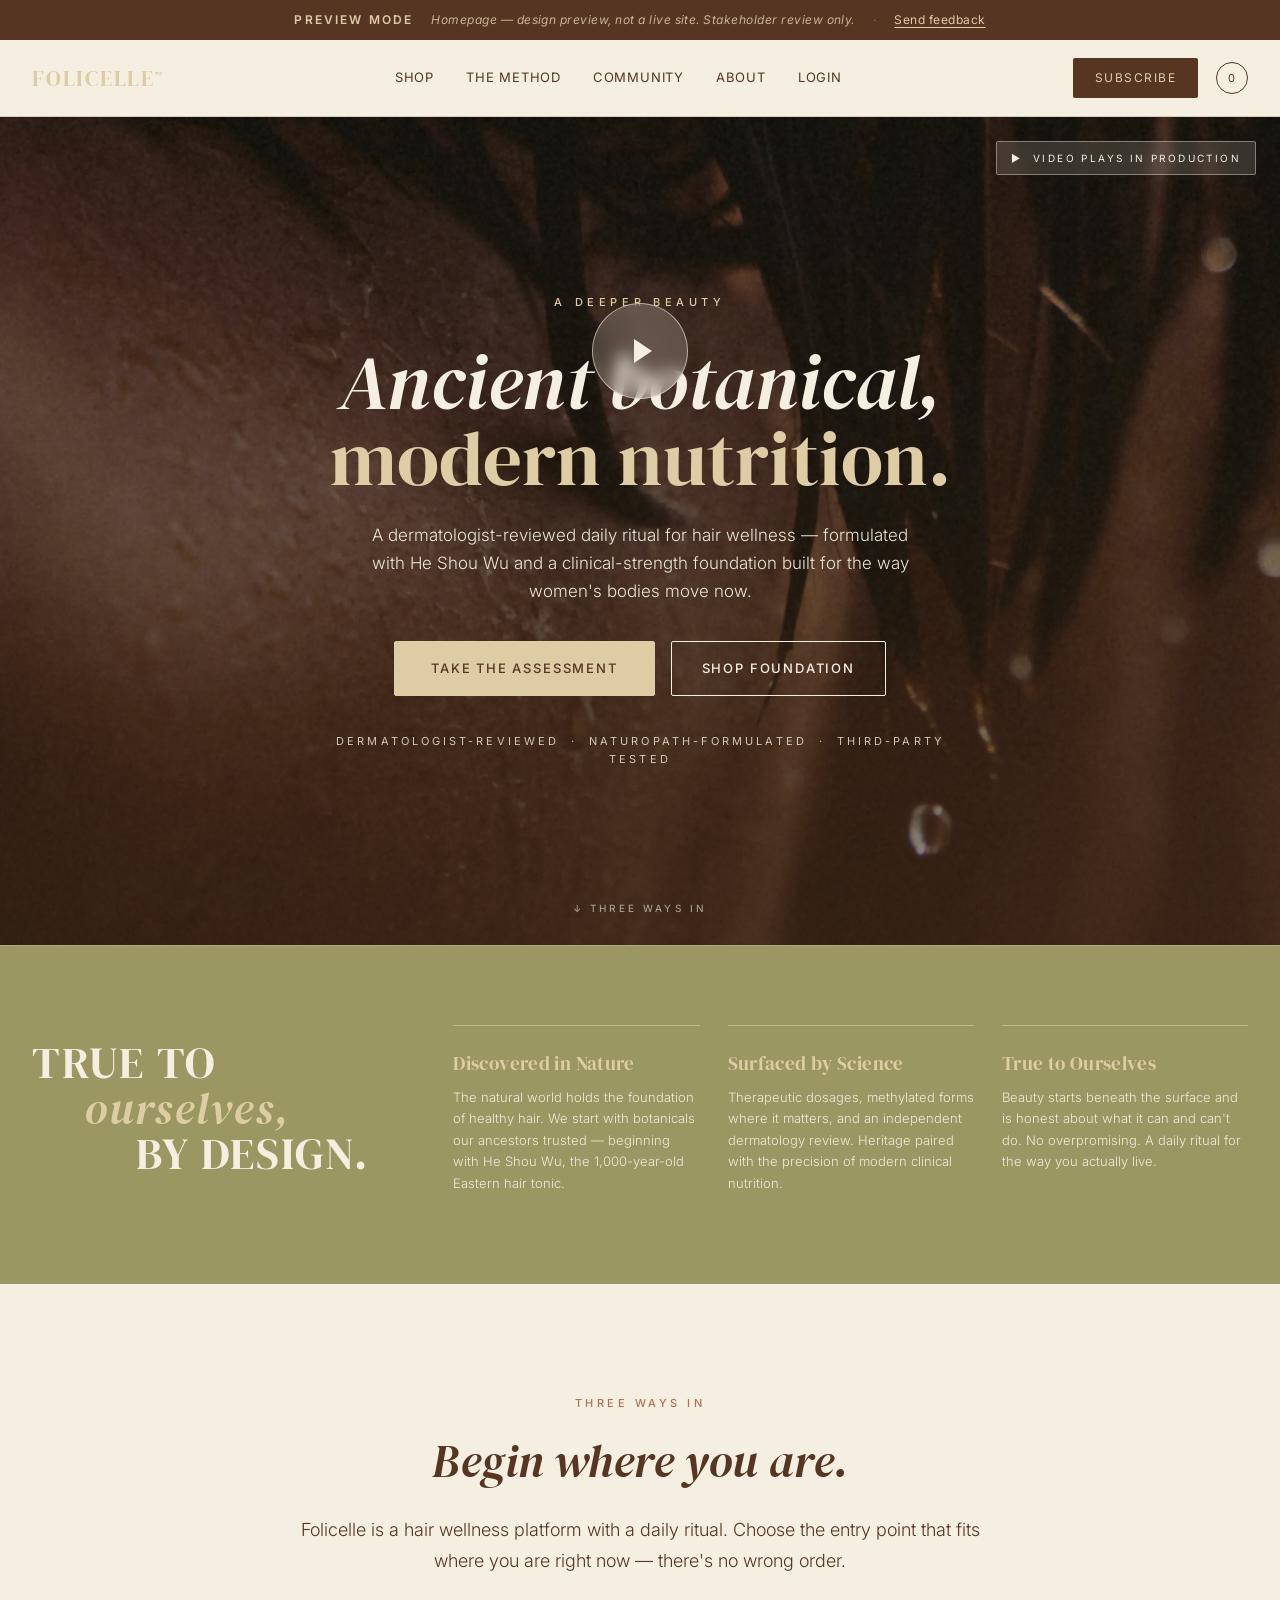
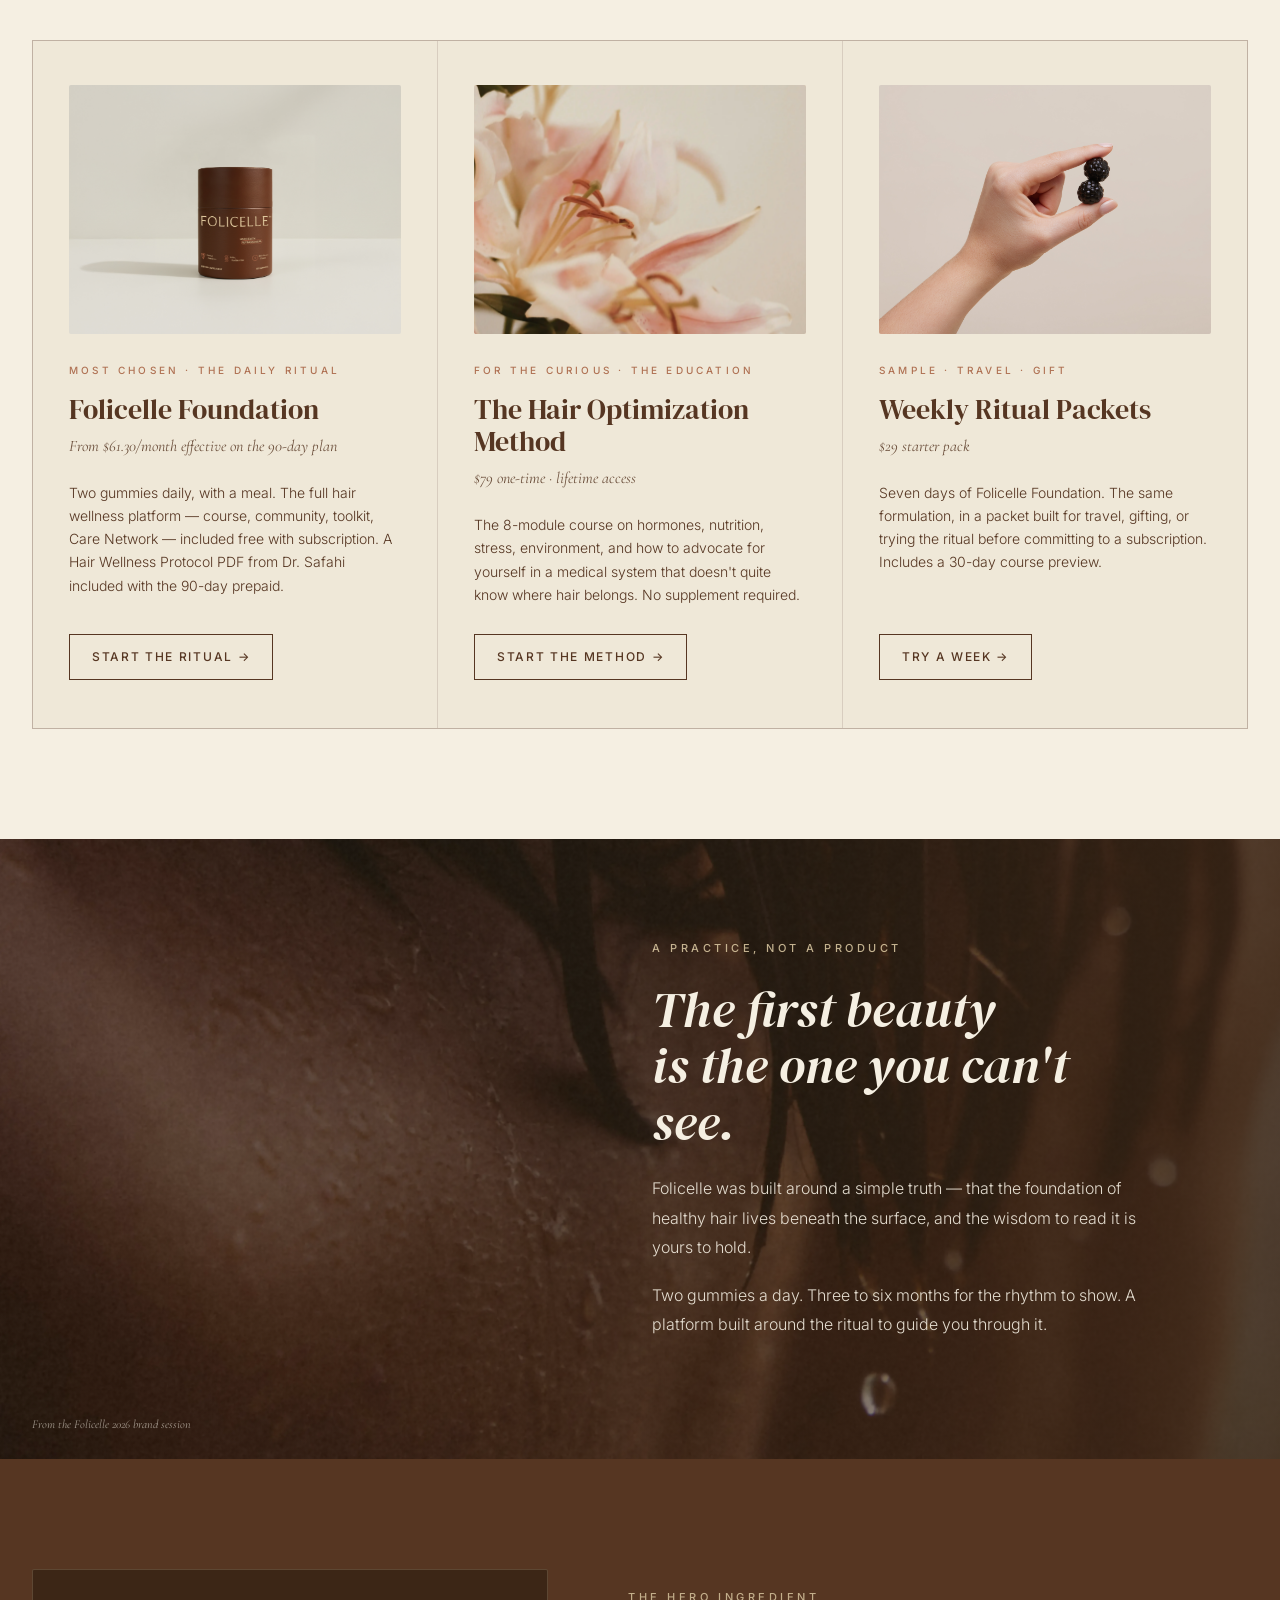
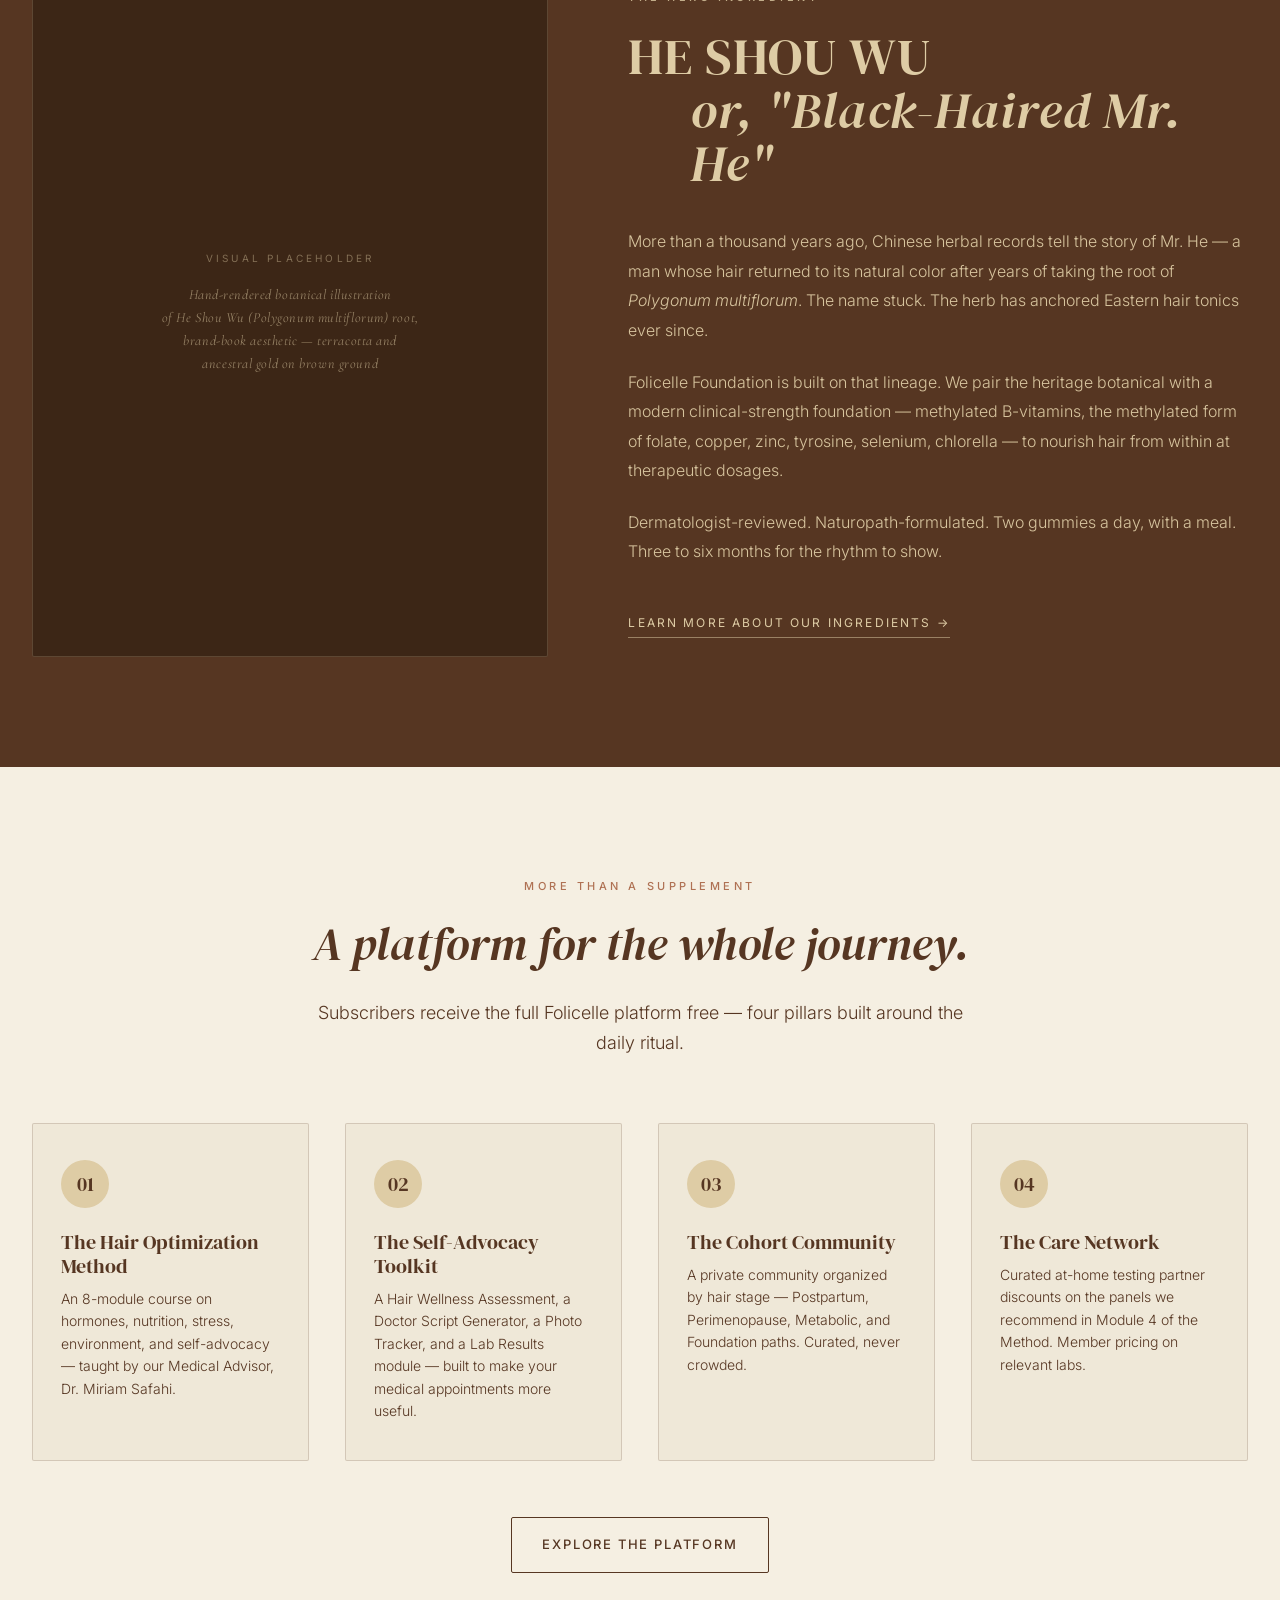
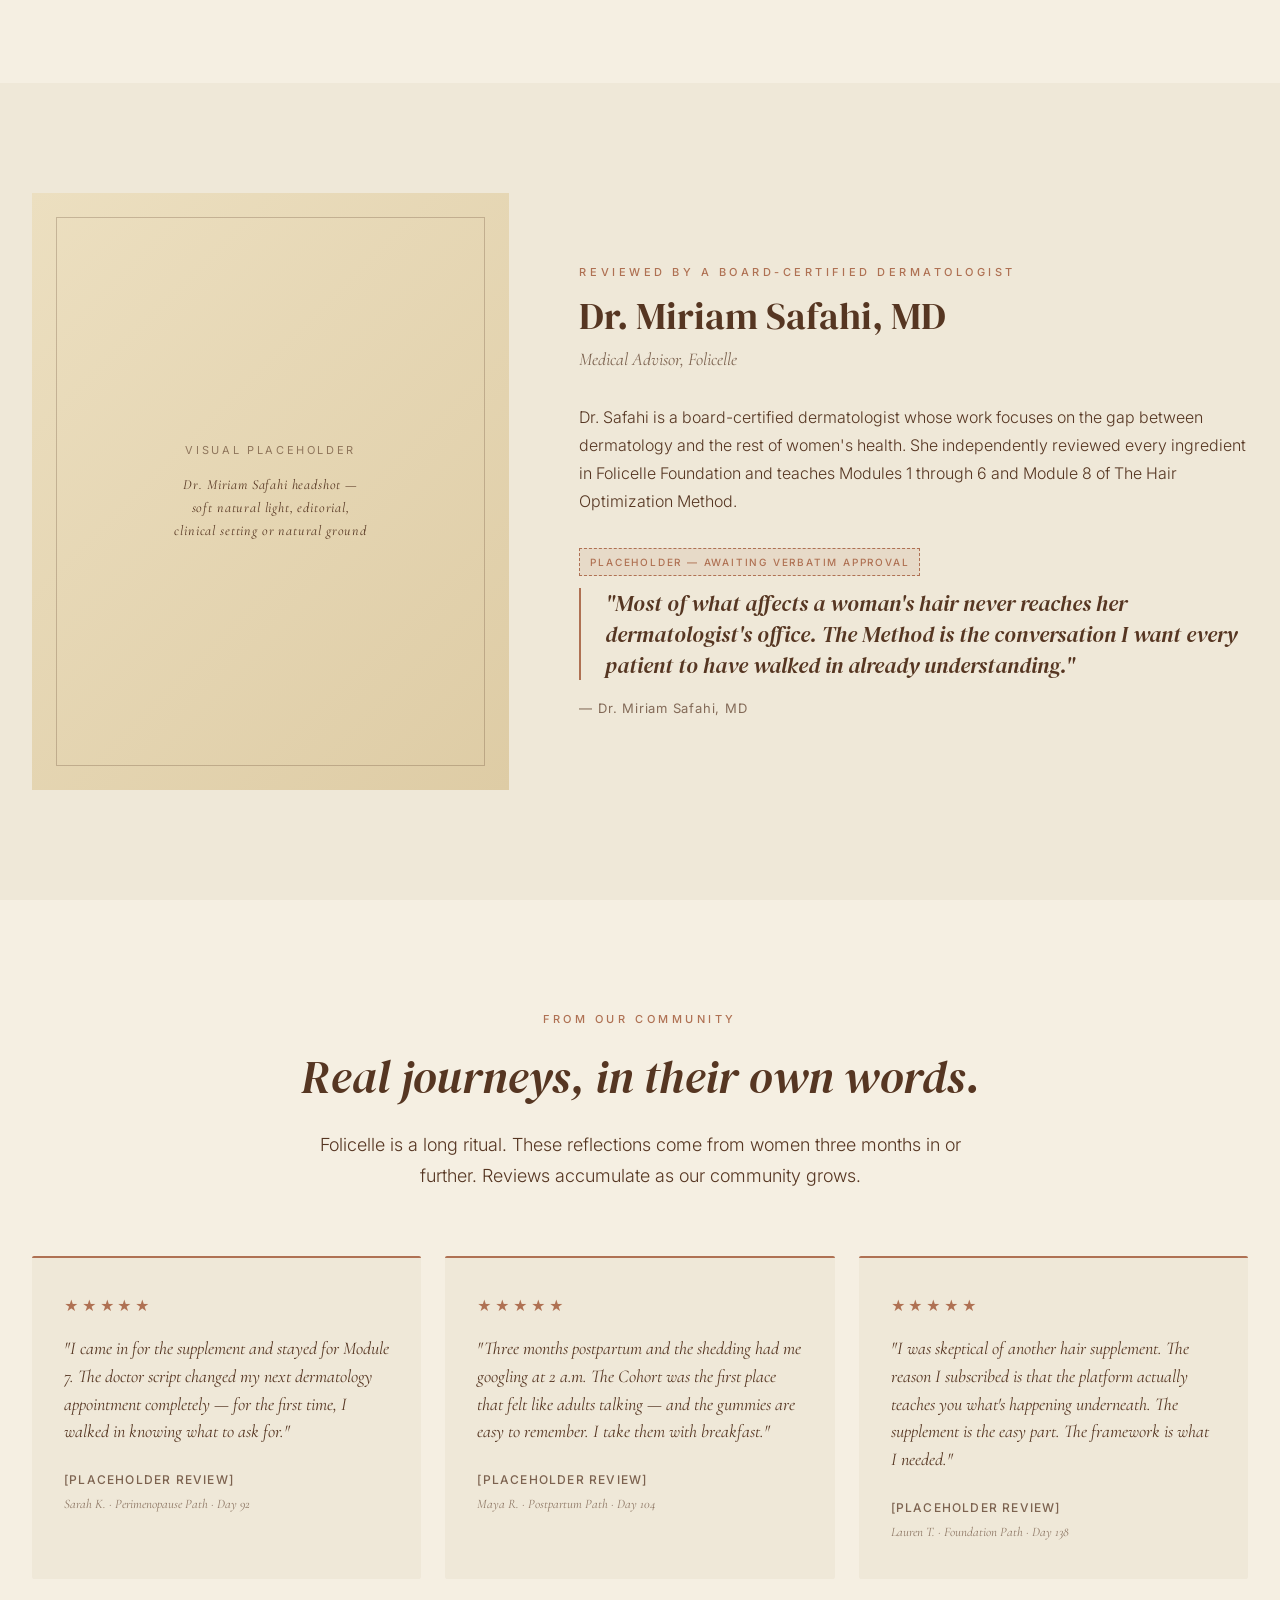
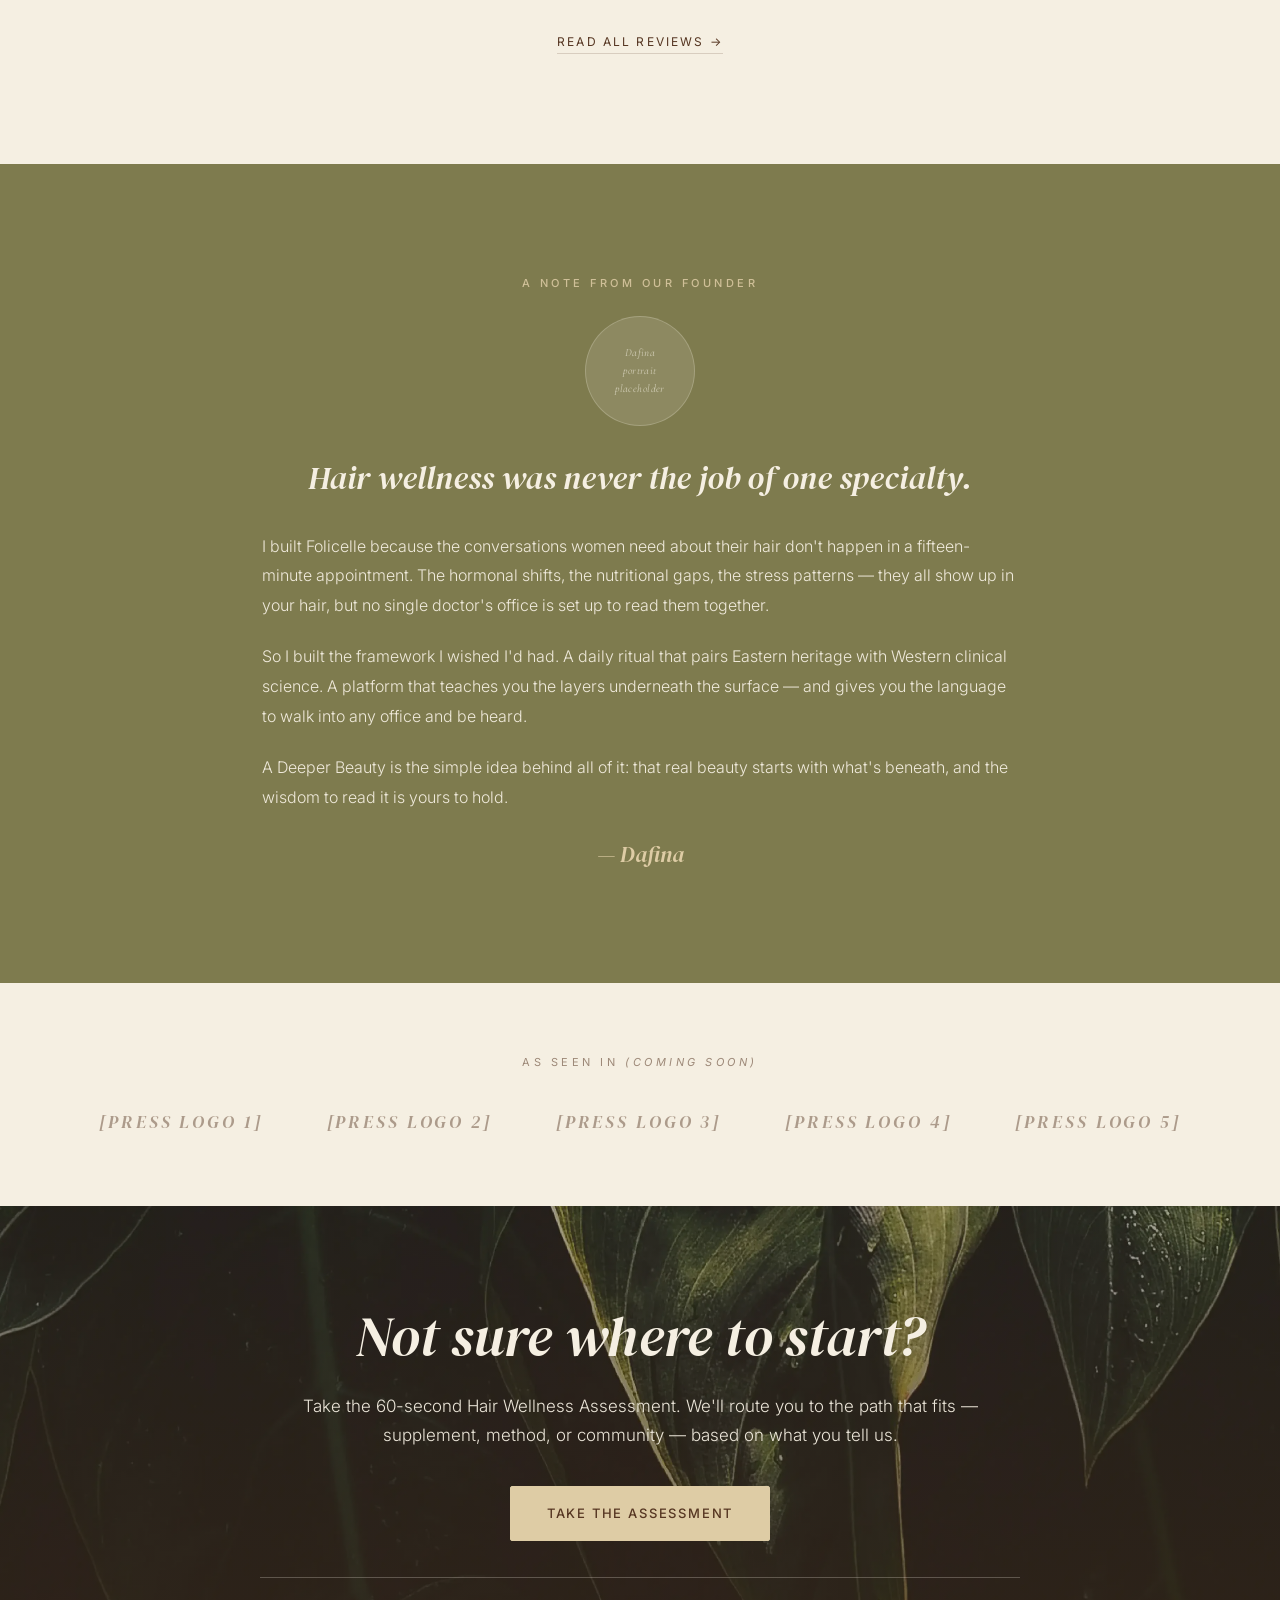
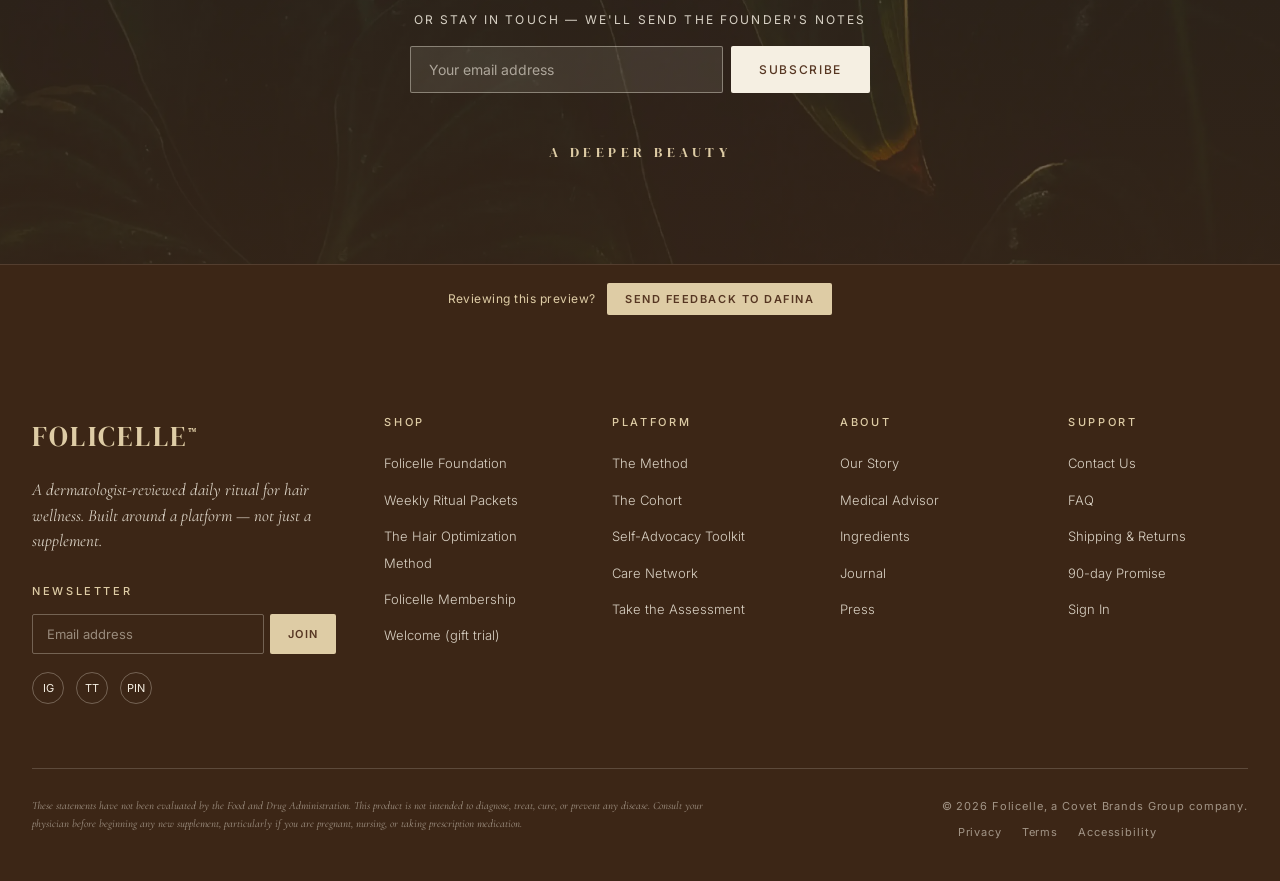
==== index.html @ 18eaa6ac "Initial commit — Folicelle design preview prototype - Homepage v2 (full-bleed hero + moss green band" ====
<!DOCTYPE html>
<html lang="en">
<head>
<meta charset="UTF-8">
<meta name="viewport" content="width=device-width, initial-scale=1.0">
<title>Folicelle — A Deeper Beauty</title>
<meta name="description" content="A dermatologist-reviewed daily hair wellness ritual, formulated with Eastern botanicals and Western clinical science.">
<link rel="preconnect" href="https://fonts.googleapis.com">
<link rel="preconnect" href="https://fonts.gstatic.com" crossorigin>
<link href="https://fonts.googleapis.com/css2?family=Cormorant+Garamond:ital,wght@0,300;0,400;0,500;0,600;1,300;1,400;1,500&family=DM+Serif+Display:ital@0;1&family=Inter:wght@300;400;500;600&display=swap" rel="stylesheet">
<style>
/* ============================================================
   FOLICELLE — HOMEPAGE V2
   v2 changes:
   - Hero: full-bleed background image + centered overlay text + video play button (mockup placeholder)
   - Moss Green brand-narrative band added between hero and pathways (early color presence)
   - Asian-model studio photography section integrated mid-page (after Three Pathways)
   - Otherwise design-system parity with v1 mockups
   ============================================================ */

:root {
  --brown: #563622;
  --terracotta: #AF7153;
  --ancestral-gold: #DECCA5;
  --moss-green: #9A9762;
  --moss-deep: #7E7B4E;
  --cream: #F5EFE2;
  --cream-soft: #EFE8D8;
  --gold-light: #ECDFC0;
  --brown-soft: #6B4530;
  --brown-deep: #3C2616;
  --line: rgba(86,54,34,0.18);
  --display: 'DM Serif Display', 'Canela', Georgia, serif;
  --serif: 'Cormorant Garamond', 'Canela', Georgia, serif;
  --sans: 'Inter', 'Apercu Pro', -apple-system, system-ui, sans-serif;
}

* { box-sizing: border-box; margin: 0; padding: 0; }
html { scroll-behavior: smooth; }
body {
  font-family: var(--sans);
  font-weight: 400;
  font-size: 16px;
  line-height: 1.65;
  color: var(--brown);
  background: var(--cream);
  -webkit-font-smoothing: antialiased;
}
img { max-width: 100%; height: auto; display: block; }
.container { max-width: 1280px; margin: 0 auto; padding: 0 32px; }
.container-narrow { max-width: 920px; margin: 0 auto; padding: 0 32px; }

.mockup-note {
  background: rgba(175,113,83,0.08);
  border-top: 1px dashed var(--terracotta);
  border-bottom: 1px dashed var(--terracotta);
  padding: 16px 32px;
  font-size: 12px;
  color: var(--terracotta);
  text-align: center;
  letter-spacing: 0.04em;
}
.mockup-note strong { font-weight: 600; }
.v-tag {
  display: inline-block;
  background: var(--terracotta);
  color: var(--cream);
  font-size: 10px;
  letter-spacing: 0.18em;
  text-transform: uppercase;
  padding: 2px 8px;
  margin-left: 6px;
  font-weight: 600;
  border-radius: 2px;
}

/* NAV */
.nav { position: sticky; top: 0; z-index: 100; background: var(--cream); border-bottom: 1px solid var(--line); padding: 18px 0; }
.nav-inner { display: flex; align-items: center; justify-content: space-between; max-width: 1280px; margin: 0 auto; padding: 0 32px; }
.nav-wordmark { font-family: var(--display); font-size: 22px; letter-spacing: 0.08em; color: var(--ancestral-gold); text-transform: uppercase; text-decoration: none; }
.nav-wordmark sup { font-size: 9px; vertical-align: super; }
.nav-links { display: flex; gap: 32px; }
.nav-links a { color: var(--brown); text-decoration: none; font-size: 13px; letter-spacing: 0.06em; text-transform: uppercase; }
.nav-links a:hover { color: var(--terracotta); }
.nav-right { display: flex; gap: 18px; align-items: center; }
.nav-cta { background: var(--brown); color: var(--ancestral-gold); padding: 10px 22px; border-radius: 2px; font-size: 12px; letter-spacing: 0.12em; text-transform: uppercase; text-decoration: none; }
.nav-cta:hover { background: var(--terracotta); }
.nav-cart { width: 32px; height: 32px; border: 1px solid var(--brown); border-radius: 50%; display: flex; align-items: center; justify-content: center; font-size: 11px; color: var(--brown); text-decoration: none; }
.nav-cart:hover { background: var(--brown); color: var(--ancestral-gold); }
@media (max-width: 880px) { .nav-links { display: none; } }

/* BUTTONS */
.btn-primary { background: var(--brown); color: var(--ancestral-gold); padding: 16px 36px; border-radius: 2px; font-size: 13px; letter-spacing: 0.14em; text-transform: uppercase; text-decoration: none; font-weight: 500; transition: all 0.25s; display: inline-block; border: 1px solid var(--brown); }
.btn-primary:hover { background: var(--terracotta); border-color: var(--terracotta); }
.btn-secondary { background: transparent; color: var(--brown); padding: 16px 30px; border-radius: 2px; font-size: 13px; letter-spacing: 0.14em; text-transform: uppercase; text-decoration: none; font-weight: 500; border: 1px solid var(--brown); transition: all 0.25s; display: inline-block; }
.btn-secondary:hover { background: var(--brown); color: var(--ancestral-gold); }

/* ============================================================
   HERO V2 — full-bleed background, centered overlay, video play button
   ============================================================ */
.hero-v2 {
  position: relative;
  min-height: 720px;
  height: 92vh;
  max-height: 880px;
  overflow: hidden;
  display: flex;
  align-items: center;
  justify-content: center;
  text-align: center;
}
.hero-bg {
  position: absolute; inset: 0; z-index: 0;
}
.hero-bg img, .hero-bg video {
  width: 100%; height: 100%;
  object-fit: cover;
  object-position: center 30%;
}
.hero-bg::after {
  content: "";
  position: absolute; inset: 0;
  background: linear-gradient(180deg,
    rgba(60,38,22,0.25) 0%,
    rgba(60,38,22,0.4) 50%,
    rgba(60,38,22,0.65) 100%
  );
}
.hero-video-tag {
  position: absolute;
  top: 24px;
  right: 24px;
  z-index: 5;
  background: rgba(245,239,226,0.15);
  border: 1px solid rgba(245,239,226,0.4);
  color: var(--cream);
  font-family: var(--sans);
  font-size: 10px;
  letter-spacing: 0.24em;
  text-transform: uppercase;
  padding: 8px 14px;
  border-radius: 2px;
  backdrop-filter: blur(6px);
}
.hero-play-btn {
  position: absolute;
  top: 50%;
  left: 50%;
  transform: translate(-50%, -50%);
  z-index: 5;
  width: 96px;
  height: 96px;
  border-radius: 50%;
  background: rgba(245,239,226,0.2);
  border: 1px solid rgba(245,239,226,0.6);
  color: var(--cream);
  display: flex;
  align-items: center;
  justify-content: center;
  cursor: pointer;
  backdrop-filter: blur(8px);
  transition: all 0.3s ease;
  margin-top: -180px;
}
.hero-play-btn:hover {
  background: rgba(222,204,165,0.3);
  border-color: var(--ancestral-gold);
  transform: translate(-50%, -50%) scale(1.05);
  margin-top: -180px;
}
.hero-play-btn::before {
  content: "";
  width: 0;
  height: 0;
  border-left: 18px solid var(--cream);
  border-top: 12px solid transparent;
  border-bottom: 12px solid transparent;
  margin-left: 6px;
}

.hero-overlay {
  position: relative;
  z-index: 4;
  max-width: 720px;
  padding: 0 32px;
  color: var(--cream);
}
.hero-fh {
  font-family: var(--sans);
  font-weight: 500;
  font-size: 11px;
  letter-spacing: 0.42em;
  text-transform: uppercase;
  color: var(--ancestral-gold);
  margin-bottom: 32px;
}
.hero-headline {
  font-family: var(--display);
  font-style: italic;
  font-size: clamp(44px, 6vw, 80px);
  line-height: 1.0;
  margin-bottom: 24px;
  font-weight: 400;
  color: var(--cream);
}
.hero-headline em { font-style: normal; color: var(--ancestral-gold); }

.hero-sub {
  font-size: 17px;
  line-height: 1.65;
  margin-bottom: 36px;
  font-weight: 300;
  max-width: 540px;
  margin-left: auto;
  margin-right: auto;
  color: var(--cream);
  opacity: 0.95;
}
.hero-ctas {
  display: flex; gap: 16px; align-items: center; justify-content: center;
  flex-wrap: wrap;
}
.hero-v2 .btn-primary {
  background: var(--ancestral-gold);
  color: var(--brown);
  border-color: var(--ancestral-gold);
}
.hero-v2 .btn-primary:hover { background: var(--terracotta); color: var(--cream); border-color: var(--terracotta); }
.hero-v2 .btn-secondary {
  color: var(--cream); border-color: var(--cream); background: transparent;
}
.hero-v2 .btn-secondary:hover { background: var(--cream); color: var(--brown); }

.hero-microline {
  margin-top: 36px;
  font-size: 11px;
  letter-spacing: 0.28em;
  text-transform: uppercase;
  color: var(--cream);
  opacity: 0.8;
}
.hero-microline span { margin: 0 12px; }

.hero-scroll-cue {
  position: absolute;
  bottom: 28px; left: 50%; transform: translateX(-50%);
  z-index: 4;
  font-family: var(--sans);
  font-size: 10px;
  letter-spacing: 0.32em;
  text-transform: uppercase;
  color: var(--cream);
  opacity: 0.65;
}

@media (max-width: 720px) {
  .hero-v2 { min-height: 600px; height: 85vh; }
  .hero-play-btn { width: 72px; height: 72px; margin-top: -160px; }
}

/* ============================================================
   MOSS GREEN BAND — brand narrative pillars (NEW EARLY POSITION)
   ============================================================ */
.moss-band {
  background: var(--moss-green);
  color: var(--cream);
  padding: 80px 0 90px;
  position: relative;
}
.moss-band::before {
  content: "";
  position: absolute;
  top: 0; left: 0; right: 0; height: 1px;
  background: rgba(245,239,226,0.2);
}
.moss-band-grid {
  display: grid;
  grid-template-columns: 1fr 2.2fr;
  gap: 60px;
  align-items: center;
}
.moss-band-fh {
  font-family: var(--display);
  font-size: clamp(28px, 3.4vw, 44px);
  line-height: 1.05;
  letter-spacing: 0.04em;
  text-transform: uppercase;
  color: var(--cream);
  font-weight: 400;
}
.moss-band-fh span { display: block; }
.moss-band-fh span:nth-child(2) { padding-left: 1.2em; font-style: italic; text-transform: none; color: var(--ancestral-gold); }
.moss-band-fh span:nth-child(3) { padding-left: 2.4em; }

.moss-band-pillars {
  display: grid;
  grid-template-columns: repeat(3, 1fr);
  gap: 28px;
}
.moss-pillar {
  border-top: 1px solid rgba(245,239,226,0.35);
  padding-top: 22px;
}
.moss-pillar h4 {
  font-family: var(--display);
  font-size: 19px;
  color: var(--ancestral-gold);
  margin-bottom: 8px;
  font-weight: 400;
  letter-spacing: 0.02em;
}
.moss-pillar p {
  font-size: 13px;
  line-height: 1.65;
  color: var(--cream);
  opacity: 0.95;
  font-weight: 300;
}
@media (max-width: 980px) {
  .moss-band-grid { grid-template-columns: 1fr; gap: 32px; }
}
@media (max-width: 700px) {
  .moss-band-pillars { grid-template-columns: 1fr; gap: 22px; }
}

/* SECTIONS — shared */
section.standard { padding: 110px 0; position: relative; }
section.standard.tight { padding: 80px 0; }
.section-eyebrow { font-family: var(--sans); font-size: 11px; letter-spacing: 0.32em; text-transform: uppercase; color: var(--terracotta); font-weight: 500; margin-bottom: 24px; }
.section-title { font-family: var(--display); font-weight: 400; font-size: clamp(30px, 3.6vw, 48px); line-height: 1.1; color: var(--brown); margin-bottom: 28px; }
.section-title.italic { font-style: italic; }
.section-lead { font-size: 18px; line-height: 1.7; color: var(--brown); font-weight: 300; max-width: 680px; margin-bottom: 48px; }

/* THREE PATHWAYS */
.pathways { background: var(--cream); }
.pathways-header { text-align: center; margin-bottom: 64px; }
.pathways-header .section-lead { margin: 0 auto; }
.pathways-grid {
  display: grid;
  grid-template-columns: repeat(3, 1fr);
  gap: 1px;
  background: var(--line);
  border: 1px solid var(--line);
}
.pathway {
  background: var(--cream-soft);
  padding: 44px 36px 48px;
  display: flex; flex-direction: column;
  position: relative;
  transition: background 0.3s ease;
}
.pathway:hover { background: var(--gold-light); }
.pathway-image {
  aspect-ratio: 4/3;
  margin-bottom: 28px;
  border-radius: 2px;
  overflow: hidden;
  background: var(--gold-light);
}
.pathway-image img { width: 100%; height: 100%; object-fit: cover; }
.pathway-eyebrow {
  font-family: var(--sans);
  font-size: 10px;
  letter-spacing: 0.32em;
  text-transform: uppercase;
  color: var(--terracotta);
  margin-bottom: 14px;
  font-weight: 500;
}
.pathway-name { font-family: var(--display); font-size: 28px; line-height: 1.15; color: var(--brown); margin-bottom: 8px; font-weight: 400; }
.pathway-price { font-family: var(--serif); font-style: italic; font-size: 16px; color: var(--brown); opacity: 0.85; margin-bottom: 22px; }
.pathway-body { font-size: 14px; line-height: 1.65; color: var(--brown); font-weight: 300; margin-bottom: 28px; flex-grow: 1; }
.pathway-cta { display: inline-block; font-size: 12px; letter-spacing: 0.14em; text-transform: uppercase; text-decoration: none; padding: 12px 22px; border: 1px solid var(--brown); color: var(--brown); font-weight: 500; align-self: flex-start; transition: all 0.25s; }
.pathway-cta:hover { background: var(--brown); color: var(--ancestral-gold); }
@media (max-width: 1000px) { .pathways-grid { grid-template-columns: 1fr; } }

/* ============================================================
   ASIAN MODEL EDITORIAL SECTION (NEW)
   ============================================================ */
.editorial-band {
  position: relative;
  min-height: 620px;
  display: flex;
  align-items: center;
  justify-content: flex-end;
  background: var(--brown-deep);
  overflow: hidden;
}
.editorial-bg {
  position: absolute; inset: 0; z-index: 0;
}
.editorial-bg img {
  width: 100%; height: 100%;
  object-fit: cover;
  object-position: 30% center;
}
.editorial-bg::after {
  content: "";
  position: absolute; inset: 0;
  background: linear-gradient(90deg,
    rgba(60,38,22,0.3) 0%,
    rgba(60,38,22,0.55) 60%,
    rgba(60,38,22,0.85) 100%
  );
}
.editorial-content {
  position: relative;
  z-index: 2;
  color: var(--cream);
  max-width: 580px;
  padding: 100px 64px 100px 32px;
  margin-right: 80px;
}
.editorial-content .section-eyebrow {
  color: var(--ancestral-gold);
  opacity: 0.85;
}
.editorial-content h2 {
  font-family: var(--display);
  font-style: italic;
  font-size: clamp(32px, 4vw, 52px);
  line-height: 1.1;
  margin-bottom: 24px;
  font-weight: 400;
  color: var(--cream);
}
.editorial-content p {
  font-size: 16px;
  line-height: 1.85;
  color: var(--cream);
  opacity: 0.9;
  font-weight: 300;
  margin-bottom: 18px;
}
.editorial-tag {
  position: absolute;
  bottom: 24px; left: 32px;
  z-index: 3;
  font-family: var(--serif);
  font-style: italic;
  font-size: 12px;
  color: var(--cream);
  opacity: 0.6;
}
@media (max-width: 980px) {
  .editorial-band { min-height: 540px; align-items: flex-end; justify-content: flex-start; }
  .editorial-content { padding: 60px 32px; margin-right: 0; }
}

/* HE SHOU WU */
.heshou { background: var(--brown); color: var(--ancestral-gold); position: relative; overflow: hidden; }
.heshou .section-eyebrow { color: var(--ancestral-gold); opacity: 0.8; }
.heshou-grid { display: grid; grid-template-columns: 1fr 1.2fr; gap: 80px; align-items: center; }
.heshou-image { aspect-ratio: 3/4; border-radius: 2px; overflow: hidden; background: var(--brown-deep); position: relative; display: flex; align-items: center; justify-content: center; border: 1px solid rgba(222,204,165,0.2); }
.heshou-placeholder { font-family: var(--serif); font-style: italic; font-size: 14px; color: var(--ancestral-gold); opacity: 0.55; text-align: center; padding: 40px; letter-spacing: 0.04em; }
.heshou-placeholder .ph-tag { display: block; font-style: normal; font-family: var(--sans); font-size: 10px; letter-spacing: 0.32em; text-transform: uppercase; margin-bottom: 16px; opacity: 0.8; }
.heshou-fh-large { font-family: var(--display); font-size: clamp(32px, 4vw, 56px); line-height: 1.05; color: var(--ancestral-gold); margin-bottom: 36px; letter-spacing: 0.02em; text-transform: uppercase; font-weight: 400; }
.heshou-fh-large span { display: block; }
.heshou-fh-large span:nth-child(2) { margin-left: 1.2em; font-style: italic; text-transform: none; }
.heshou-body { font-size: 16px; line-height: 1.85; margin-bottom: 22px; color: var(--ancestral-gold); opacity: 0.95; font-weight: 300; }
.heshou-link { font-size: 12px; letter-spacing: 0.18em; text-transform: uppercase; color: var(--ancestral-gold); text-decoration: none; border-bottom: 1px solid rgba(222,204,165,0.5); padding-bottom: 4px; display: inline-block; margin-top: 24px; }
.heshou-link:hover { color: var(--terracotta); border-color: var(--terracotta); }
@media (max-width: 920px) { .heshou-grid { grid-template-columns: 1fr; gap: 50px; } }

/* PLATFORM */
.platform { background: var(--cream); }
.platform-header { text-align: center; margin-bottom: 64px; }
.platform-header .section-lead { margin: 0 auto; }
.platform-grid { display: grid; grid-template-columns: repeat(4, 1fr); gap: 36px; }
.pillar { background: var(--cream-soft); padding: 36px 28px 38px; border: 1px solid var(--line); border-radius: 2px; transition: all 0.3s; }
.pillar:hover { background: var(--gold-light); transform: translateY(-2px); }
.pillar-icon { width: 48px; height: 48px; margin-bottom: 22px; display: flex; align-items: center; justify-content: center; background: var(--ancestral-gold); border-radius: 50%; font-family: var(--display); color: var(--brown); font-size: 20px; }
.pillar-name { font-family: var(--display); font-size: 20px; line-height: 1.2; color: var(--brown); margin-bottom: 10px; font-weight: 400; }
.pillar-body { font-size: 14px; line-height: 1.6; color: var(--brown); font-weight: 300; }
.platform-cta-row { text-align: center; margin-top: 56px; }
@media (max-width: 1000px) { .platform-grid { grid-template-columns: repeat(2, 1fr); } }
@media (max-width: 600px) { .platform-grid { grid-template-columns: 1fr; } }

/* SAFAHI */
.safahi { background: var(--cream-soft); }
.safahi-grid { display: grid; grid-template-columns: 1fr 1.4fr; gap: 70px; align-items: center; }
.safahi-portrait { background: linear-gradient(135deg, var(--gold-light), var(--ancestral-gold)); aspect-ratio: 4/5; display: flex; align-items: center; justify-content: center; text-align: center; padding: 40px; position: relative; }
.safahi-portrait::before { content: ""; position: absolute; inset: 24px; border: 1px solid rgba(86,54,34,0.25); }
.safahi-portrait div { font-family: var(--serif); font-style: italic; font-size: 14px; color: var(--brown); letter-spacing: 0.06em; }
.safahi-portrait .ph-tag { display: block; font-family: var(--sans); font-style: normal; text-transform: uppercase; font-size: 11px; letter-spacing: 0.24em; margin-bottom: 14px; opacity: 0.6; }
.safahi-credential { font-family: var(--sans); font-size: 11px; letter-spacing: 0.32em; text-transform: uppercase; color: var(--terracotta); margin-bottom: 14px; font-weight: 500; }
.safahi-name { font-family: var(--display); font-size: clamp(28px, 3vw, 40px); line-height: 1.1; color: var(--brown); margin-bottom: 8px; font-weight: 400; }
.safahi-title { font-family: var(--serif); font-style: italic; font-size: 18px; color: var(--brown); opacity: 0.75; margin-bottom: 28px; }
.safahi-body { font-size: 16px; line-height: 1.75; color: var(--brown); font-weight: 300; margin-bottom: 32px; }
.placeholder-flag { display: inline-block; background: rgba(175,113,83,0.12); color: var(--terracotta); font-family: var(--sans); font-size: 10px; letter-spacing: 0.18em; text-transform: uppercase; padding: 5px 10px; font-weight: 500; margin-bottom: 12px; border: 1px dashed var(--terracotta); }
.safahi-quote { font-family: var(--display); font-style: italic; font-size: 22px; line-height: 1.4; color: var(--brown); border-left: 2px solid var(--terracotta); padding-left: 24px; margin-bottom: 18px; font-weight: 400; }
.safahi-attribution { font-size: 13px; letter-spacing: 0.06em; color: var(--brown); opacity: 0.7; }
@media (max-width: 920px) { .safahi-grid { grid-template-columns: 1fr; gap: 40px; } }

/* CUSTOMER STORIES */
.stories { background: var(--cream); }
.stories-header { text-align: center; margin-bottom: 64px; }
.stories-header .section-lead { margin: 0 auto; }
.stories-grid { display: grid; grid-template-columns: repeat(3, 1fr); gap: 24px; }
.story-card { background: var(--cream-soft); padding: 36px 32px; border-top: 2px solid var(--terracotta); border-radius: 2px; }
.story-stars { color: var(--terracotta); letter-spacing: 0.2em; font-size: 14px; margin-bottom: 18px; }
.story-body { font-family: var(--serif); font-size: 18px; line-height: 1.55; color: var(--brown); margin-bottom: 24px; font-style: italic; font-weight: 400; }
.story-attribution { font-size: 12px; letter-spacing: 0.1em; text-transform: uppercase; color: var(--brown); opacity: 0.75; font-weight: 500; }
.story-attribution span { display: block; font-style: italic; font-family: var(--serif); font-size: 13px; text-transform: none; letter-spacing: 0; opacity: 0.85; margin-top: 4px; font-weight: 400; }
.stories-link-row { text-align: center; margin-top: 48px; }
.stories-link { font-size: 12px; letter-spacing: 0.18em; text-transform: uppercase; color: var(--brown); text-decoration: none; border-bottom: 1px solid var(--line); padding-bottom: 4px; }
.stories-link:hover { color: var(--terracotta); border-color: var(--terracotta); }
@media (max-width: 900px) { .stories-grid { grid-template-columns: 1fr; } }

/* FOUNDER */
.founder { background: var(--moss-deep); color: var(--cream); }
.founder-inner { max-width: 820px; margin: 0 auto; padding: 0 32px; text-align: center; }
.founder .section-eyebrow { color: var(--ancestral-gold); opacity: 0.85; }
.founder-portrait { width: 110px; height: 110px; background: rgba(245,239,226,0.18); border: 1px solid rgba(245,239,226,0.35); border-radius: 50%; margin: 0 auto 32px; display: flex; align-items: center; justify-content: center; font-family: var(--serif); font-style: italic; font-size: 11px; color: var(--cream); opacity: 0.7; letter-spacing: 0.04em; text-align: center; }
.founder-quote { font-family: var(--display); font-style: italic; font-size: clamp(22px, 2.6vw, 32px); line-height: 1.3; color: var(--cream); margin-bottom: 32px; font-weight: 400; }
.founder-body { font-size: 16px; line-height: 1.85; color: var(--cream); margin-bottom: 22px; text-align: left; font-weight: 300; opacity: 0.95; }
.founder-sig { font-family: var(--display); font-style: italic; font-size: 22px; color: var(--ancestral-gold); margin-top: 24px; }

/* PRESS */
.press { background: var(--cream); padding: 70px 0; text-align: center; }
.press-eyebrow { font-family: var(--sans); font-size: 11px; letter-spacing: 0.32em; text-transform: uppercase; color: var(--brown); opacity: 0.55; margin-bottom: 36px; }
.press-row { display: flex; justify-content: center; align-items: center; gap: 64px; flex-wrap: wrap; }
.press-logo { font-family: var(--display); font-size: 18px; letter-spacing: 0.16em; text-transform: uppercase; color: var(--brown); opacity: 0.45; font-style: italic; }

/* FINAL CTA */
.final { position: relative; min-height: 540px; display: flex; align-items: center; justify-content: center; text-align: center; overflow: hidden; padding: 100px 32px; }
.final-bg { position: absolute; inset: 0; z-index: 0; }
.final-bg img { width: 100%; height: 100%; object-fit: cover; }
.final-bg::after { content: ""; position: absolute; inset: 0; background: linear-gradient(180deg, rgba(60,38,22,0.4) 0%, rgba(60,38,22,0.75) 100%); }
.final-content { position: relative; z-index: 2; color: var(--cream); max-width: 760px; }
.final h2 { font-family: var(--display); font-style: italic; font-size: clamp(32px, 4.5vw, 56px); line-height: 1.1; margin-bottom: 24px; color: var(--cream); font-weight: 400; }
.final p { font-size: 17px; line-height: 1.7; margin-bottom: 36px; color: var(--cream); font-weight: 300; opacity: 0.95; }
.final .btn-primary { background: var(--ancestral-gold); color: var(--brown); border-color: var(--ancestral-gold); }
.final .btn-primary:hover { background: var(--terracotta); color: var(--cream); border-color: var(--terracotta); }
.final-email-row { margin-top: 36px; padding-top: 32px; border-top: 1px solid rgba(245,239,226,0.25); }
.final-email-label { font-size: 12px; letter-spacing: 0.18em; text-transform: uppercase; color: var(--cream); opacity: 0.85; margin-bottom: 16px; }
.final-email-form { display: flex; gap: 8px; max-width: 460px; margin: 0 auto; flex-wrap: wrap; justify-content: center; }
.final-email-form input { flex: 1; min-width: 220px; padding: 14px 18px; background: rgba(245,239,226,0.1); border: 1px solid rgba(245,239,226,0.4); color: var(--cream); font-family: var(--sans); font-size: 14px; border-radius: 2px; }
.final-email-form input::placeholder { color: rgba(245,239,226,0.6); }
.final-email-form button { padding: 14px 28px; background: var(--cream); color: var(--brown); border: none; font-family: var(--sans); font-size: 12px; letter-spacing: 0.14em; text-transform: uppercase; font-weight: 500; cursor: pointer; border-radius: 2px; }
.final-footer { margin-top: 48px; font-family: var(--display); font-size: 14px; letter-spacing: 0.32em; text-transform: uppercase; color: var(--ancestral-gold); }

/* FOOTER */
.footer { background: var(--brown-deep); color: var(--cream); padding: 80px 0 40px; }
.footer-grid { display: grid; grid-template-columns: 1.6fr repeat(4, 1fr); gap: 48px; margin-bottom: 64px; }
.footer-brand-block { max-width: 360px; }
.footer-wordmark { font-family: var(--display); font-size: 28px; letter-spacing: 0.08em; color: var(--ancestral-gold); text-transform: uppercase; margin-bottom: 18px; display: block; text-decoration: none; }
.footer-wordmark sup { font-size: 11px; vertical-align: super; }
.footer-tagline { font-family: var(--serif); font-style: italic; font-size: 17px; color: var(--cream); opacity: 0.85; margin-bottom: 28px; line-height: 1.5; }
.footer-newsletter { font-family: var(--sans); font-size: 11px; letter-spacing: 0.24em; text-transform: uppercase; color: var(--ancestral-gold); margin-bottom: 14px; font-weight: 500; }
.footer-newsletter-form { display: flex; gap: 6px; max-width: 320px; }
.footer-newsletter-form input { flex: 1; padding: 11px 14px; background: transparent; border: 1px solid rgba(245,239,226,0.3); color: var(--cream); font-family: var(--sans); font-size: 13px; border-radius: 2px; }
.footer-newsletter-form input::placeholder { color: rgba(245,239,226,0.5); }
.footer-newsletter-form button { padding: 11px 18px; background: var(--ancestral-gold); color: var(--brown); border: none; font-family: var(--sans); font-size: 11px; letter-spacing: 0.12em; text-transform: uppercase; font-weight: 600; cursor: pointer; border-radius: 2px; }
.footer-col-title { font-family: var(--sans); font-size: 11px; letter-spacing: 0.24em; text-transform: uppercase; color: var(--ancestral-gold); margin-bottom: 18px; font-weight: 500; }
.footer-col ul { list-style: none; }
.footer-col li { margin-bottom: 10px; }
.footer-col a { color: var(--cream); font-size: 13px; text-decoration: none; font-weight: 300; opacity: 0.85; }
.footer-col a:hover { opacity: 1; color: var(--ancestral-gold); }
.footer-bottom { border-top: 1px solid rgba(245,239,226,0.18); padding-top: 28px; display: flex; flex-wrap: wrap; gap: 24px; justify-content: space-between; align-items: flex-start; }
.footer-disclaimer { font-family: var(--serif); font-style: italic; font-size: 11px; line-height: 1.6; color: var(--cream); opacity: 0.55; max-width: 700px; }
.footer-meta { font-family: var(--sans); font-size: 11px; letter-spacing: 0.08em; color: var(--cream); opacity: 0.55; }
.footer-meta a { color: var(--cream); text-decoration: none; margin-left: 16px; }
.footer-social { display: flex; gap: 12px; margin-top: 18px; }
.footer-social a { width: 32px; height: 32px; border: 1px solid rgba(245,239,226,0.3); border-radius: 50%; display: flex; align-items: center; justify-content: center; color: var(--cream); text-decoration: none; font-size: 11px; }
.footer-social a:hover { background: var(--ancestral-gold); color: var(--brown); border-color: var(--ancestral-gold); }
@media (max-width: 1000px) { .footer-grid { grid-template-columns: 1fr 1fr; gap: 40px; } }
@media (max-width: 600px) { .footer-grid { grid-template-columns: 1fr; } .footer-bottom { flex-direction: column; } }
</style>
<link rel="stylesheet" href="css/prototype.css">
</head>
<body>

<div class="preview-banner">
  <strong>Preview Mode</strong>
  <em>Homepage — design preview, not a live site. Stakeholder review only.</em>
  <span class="pb-divider">·</span>
  <a href="mailto:dafina@covetandmane.com?subject=Folicelle%20Preview%20Feedback&body=Page%3A%20Homepage%0A%0AYour%20feedback%3A%0A">Send feedback</a>
</div>

<!-- NAV -->
<nav class="nav">
  <div class="nav-inner">
    <a href="index.html" class="nav-wordmark">FOLICELLE<sup>™</sup></a>
    <div class="nav-links">
      <a href="product/foundation.html">Shop</a>
      <a href="method.html">The Method</a>
      <a href="/community">Community</a>
      <a href="/about">About</a>
      <a href="coming-soon.html">Login</a>
    </div>
    <button class="nav-hamburger" aria-label="Open menu"><span></span><span></span><span></span></button>
    <div class="nav-right">
      <a href="product/foundation.html" class="nav-cta">Subscribe</a>
      <a href="coming-soon.html" class="nav-cart">0</a>
    </div>
  </div>
</nav>

<div class="mobile-menu-overlay"></div>
<div class="mobile-menu" role="navigation" aria-label="Mobile menu">
  <button class="mobile-menu-close" aria-label="Close menu">×</button>
  <a href="product/foundation.html">Shop</a>
  <a href="method.html">The Method</a>
  <a href="coming-soon.html">Community</a>
  <a href="coming-soon.html">About</a>
  <a href="coming-soon.html">Login</a>
  <a href="product/foundation.html" class="mobile-menu-cta">Subscribe</a>
</div>

<!-- HERO V2 — full-bleed, centered overlay, video placeholder -->
<section class="hero-v2">
  <div class="hero-bg">
    <!-- In production this becomes a <video autoplay muted loop playsinline poster="hero.webp"> with .mp4 + .webm sources -->
    <img src="images/hero.webp" alt="Editorial close-up — hair on skin, soft natural light, Folicelle brand photography">
  </div>

  <div class="hero-video-tag">▶ &nbsp;Video plays in production</div>

  <button class="hero-play-btn" aria-label="Play brand film"></button>

  <div class="hero-overlay">
    <div class="hero-fh">A&nbsp;DEEPER&nbsp;BEAUTY</div>
    <h1 class="hero-headline">
      Ancient botanical,<br><em>modern nutrition.</em>
    </h1>
    <p class="hero-sub">
      A dermatologist-reviewed daily ritual for hair wellness — formulated with He Shou Wu and a clinical-strength foundation built for the way women's bodies move now.
    </p>
    <div class="hero-ctas">
      <a href="assessment.html" class="btn-primary">Take the Assessment</a>
      <a href="product/foundation.html" class="btn-secondary">Shop Foundation</a>
    </div>
    <div class="hero-microline">
      Dermatologist-reviewed<span>·</span>Naturopath-formulated<span>·</span>Third-party tested
    </div>
  </div>

  <div class="hero-scroll-cue">↓ Three ways in</div>
</section>

<!-- MOSS GREEN BAND — Brand narrative pillars (NEW EARLY) -->
<section class="moss-band">
  <div class="container">
    <div class="moss-band-grid">
      <div class="moss-band-fh">
        <span>True to</span>
        <span>ourselves,</span>
        <span>by design.</span>
      </div>
      <div class="moss-band-pillars">
        <div class="moss-pillar">
          <h4>Discovered in Nature</h4>
          <p>The natural world holds the foundation of healthy hair. We start with botanicals our ancestors trusted — beginning with He Shou Wu, the 1,000-year-old Eastern hair tonic.</p>
        </div>
        <div class="moss-pillar">
          <h4>Surfaced by Science</h4>
          <p>Therapeutic dosages, methylated forms where it matters, and an independent dermatology review. Heritage paired with the precision of modern clinical nutrition.</p>
        </div>
        <div class="moss-pillar">
          <h4>True to Ourselves</h4>
          <p>Beauty starts beneath the surface and is honest about what it can and can't do. No overpromising. A daily ritual for the way you actually live.</p>
        </div>
      </div>
    </div>
  </div>
</section>

<!-- THREE PATHWAYS -->
<section class="standard pathways" id="pathways">
  <div class="container">
    <div class="pathways-header">
      <div class="section-eyebrow">Three ways in</div>
      <h2 class="section-title italic">Begin where you are.</h2>
      <p class="section-lead">
        Folicelle is a hair wellness platform with a daily ritual. Choose the entry point that fits where you are right now — there's no wrong order.
      </p>
    </div>
    <div class="pathways-grid">

      <div class="pathway">
        <div class="pathway-image">
          <img src="images/product-front.jpg" alt="Folicelle Foundation supplement carton">
        </div>
        <div class="pathway-eyebrow">Most Chosen · The Daily Ritual</div>
        <h3 class="pathway-name">Folicelle Foundation</h3>
        <p class="pathway-price">From $61.30/month effective on the 90-day plan</p>
        <p class="pathway-body">
          Two gummies daily, with a meal. The full hair wellness platform — course, community, toolkit, Care Network — included free with subscription. A Hair Wellness Protocol PDF from Dr. Safahi included with the 90-day prepaid.
        </p>
        <a href="product/foundation.html" class="pathway-cta">Start the Ritual →</a>
      </div>

      <div class="pathway">
        <div class="pathway-image">
          <img src="images/lilies.webp" alt="Soft botanical photography — pink lilies">
        </div>
        <div class="pathway-eyebrow">For the Curious · The Education</div>
        <h3 class="pathway-name">The Hair Optimization Method</h3>
        <p class="pathway-price">$79 one-time · lifetime access</p>
        <p class="pathway-body">
          The 8-module course on hormones, nutrition, stress, environment, and how to advocate for yourself in a medical system that doesn't quite know where hair belongs. No supplement required.
        </p>
        <a href="method.html" class="pathway-cta">Start the Method →</a>
      </div>

      <div class="pathway">
        <div class="pathway-image">
          <img src="images/gummies-pinch.jpg" alt="Editorial gummy product photography">
        </div>
        <div class="pathway-eyebrow">Sample · Travel · Gift</div>
        <h3 class="pathway-name">Weekly Ritual Packets</h3>
        <p class="pathway-price">$29 starter pack</p>
        <p class="pathway-body">
          Seven days of Folicelle Foundation. The same formulation, in a packet built for travel, gifting, or trying the ritual before committing to a subscription. Includes a 30-day course preview.
        </p>
        <a href="coming-soon.html" class="pathway-cta">Try a Week →</a>
      </div>

    </div>
  </div>
</section>

<!-- ASIAN MODEL EDITORIAL SECTION (NEW) -->
<section class="editorial-band">
  <div class="editorial-bg">
    <img src="images/hero.webp" alt="Editorial portrait — model in soft natural light, dark hair on warm skin, brand photography session">
  </div>
  <div class="editorial-content">
    <div class="section-eyebrow">A practice, not a product</div>
    <h2>The first beauty<br>is the one you can't see.</h2>
    <p>
      Folicelle was built around a simple truth — that the foundation of healthy hair lives beneath the surface, and the wisdom to read it is yours to hold.
    </p>
    <p>
      Two gummies a day. Three to six months for the rhythm to show. A platform built around the ritual to guide you through it.
    </p>
  </div>
  <div class="editorial-tag"><em>From the Folicelle 2026 brand session</em></div>
</section>

<!-- HE SHOU WU STORY -->
<section class="standard heshou" id="heshou">
  <div class="container">
    <div class="heshou-grid">
      <div class="heshou-image">
        <div class="heshou-placeholder">
          <span class="ph-tag">Visual Placeholder</span>
          <em>Hand-rendered botanical illustration<br>of He Shou Wu (Polygonum multiflorum) root,<br>brand-book aesthetic — terracotta and<br>ancestral gold on brown ground</em>
        </div>
      </div>
      <div>
        <div class="section-eyebrow">The hero ingredient</div>
        <div class="heshou-fh-large">
          <span>HE&nbsp;SHOU&nbsp;WU</span>
          <span><em>or, "Black-Haired Mr. He"</em></span>
        </div>
        <p class="heshou-body">
          More than a thousand years ago, Chinese herbal records tell the story of Mr. He — a man whose hair returned to its natural color after years of taking the root of <em>Polygonum multiflorum</em>. The name stuck. The herb has anchored Eastern hair tonics ever since.
        </p>
        <p class="heshou-body">
          Folicelle Foundation is built on that lineage. We pair the heritage botanical with a modern clinical-strength foundation — methylated B-vitamins, the methylated form of folate, copper, zinc, tyrosine, selenium, chlorella — to nourish hair from within at therapeutic dosages.
        </p>
        <p class="heshou-body">
          Dermatologist-reviewed. Naturopath-formulated. Two gummies a day, with a meal. Three to six months for the rhythm to show.
        </p>
        <a href="coming-soon.html" class="heshou-link">Learn more about our ingredients →</a>
      </div>
    </div>
  </div>
</section>

<!-- FOUR-PILLAR PLATFORM -->
<section class="standard platform" id="platform">
  <div class="container">
    <div class="platform-header">
      <div class="section-eyebrow">More than a supplement</div>
      <h2 class="section-title italic">A platform for the whole journey.</h2>
      <p class="section-lead">
        Subscribers receive the full Folicelle platform free — four pillars built around the daily ritual.
      </p>
    </div>
    <div class="platform-grid">
      <div class="pillar">
        <div class="pillar-icon">01</div>
        <h3 class="pillar-name">The Hair Optimization Method</h3>
        <p class="pillar-body">An 8-module course on hormones, nutrition, stress, environment, and self-advocacy — taught by our Medical Advisor, Dr. Miriam Safahi.</p>
      </div>
      <div class="pillar">
        <div class="pillar-icon">02</div>
        <h3 class="pillar-name">The Self-Advocacy Toolkit</h3>
        <p class="pillar-body">A Hair Wellness Assessment, a Doctor Script Generator, a Photo Tracker, and a Lab Results module — built to make your medical appointments more useful.</p>
      </div>
      <div class="pillar">
        <div class="pillar-icon">03</div>
        <h3 class="pillar-name">The Cohort Community</h3>
        <p class="pillar-body">A private community organized by hair stage — Postpartum, Perimenopause, Metabolic, and Foundation paths. Curated, never crowded.</p>
      </div>
      <div class="pillar">
        <div class="pillar-icon">04</div>
        <h3 class="pillar-name">The Care Network</h3>
        <p class="pillar-body">Curated at-home testing partner discounts on the panels we recommend in Module 4 of the Method. Member pricing on relevant labs.</p>
      </div>
    </div>
    <div class="platform-cta-row">
      <a href="method.html" class="btn-secondary">Explore the platform</a>
    </div>
  </div>
</section>

<!-- SAFAHI -->
<section class="standard safahi">
  <div class="container">
    <div class="safahi-grid">
      <div class="safahi-portrait">
        <div>
          <span class="ph-tag">Visual Placeholder</span>
          <em>Dr. Miriam Safahi headshot —<br>soft natural light, editorial,<br>clinical setting or natural ground</em>
        </div>
      </div>
      <div>
        <div class="safahi-credential">Reviewed by a board-certified dermatologist</div>
        <h2 class="safahi-name">Dr. Miriam Safahi, MD</h2>
        <div class="safahi-title">Medical Advisor, Folicelle</div>
        <p class="safahi-body">
          Dr. Safahi is a board-certified dermatologist whose work focuses on the gap between dermatology and the rest of women's health. She independently reviewed every ingredient in Folicelle Foundation and teaches Modules 1 through 6 and Module 8 of The Hair Optimization Method.
        </p>
        <div class="placeholder-flag">Placeholder — Awaiting Verbatim Approval</div>
        <p class="safahi-quote">
          "Most of what affects a woman's hair never reaches her dermatologist's office. The Method is the conversation I want every patient to have walked in already understanding."
        </p>
        <div class="safahi-attribution">— Dr. Miriam Safahi, MD</div>
      </div>
    </div>
  </div>
</section>

<!-- CUSTOMER STORIES -->
<section class="standard stories">
  <div class="container">
    <div class="stories-header">
      <div class="section-eyebrow">From our community</div>
      <h2 class="section-title italic">Real journeys, in their own words.</h2>
      <p class="section-lead">
        Folicelle is a long ritual. These reflections come from women three months in or further. Reviews accumulate as our community grows.
      </p>
    </div>
    <div class="stories-grid">
      <div class="story-card">
        <div class="story-stars">★★★★★</div>
        <p class="story-body">"I came in for the supplement and stayed for Module 7. The doctor script changed my next dermatology appointment completely — for the first time, I walked in knowing what to ask for."</p>
        <div class="story-attribution">[Placeholder review]<span>Sarah K. · Perimenopause Path · Day 92</span></div>
      </div>
      <div class="story-card">
        <div class="story-stars">★★★★★</div>
        <p class="story-body">"Three months postpartum and the shedding had me googling at 2 a.m. The Cohort was the first place that felt like adults talking — and the gummies are easy to remember. I take them with breakfast."</p>
        <div class="story-attribution">[Placeholder review]<span>Maya R. · Postpartum Path · Day 104</span></div>
      </div>
      <div class="story-card">
        <div class="story-stars">★★★★★</div>
        <p class="story-body">"I was skeptical of another hair supplement. The reason I subscribed is that the platform actually teaches you what's happening underneath. The supplement is the easy part. The framework is what I needed."</p>
        <div class="story-attribution">[Placeholder review]<span>Lauren T. · Foundation Path · Day 138</span></div>
      </div>
    </div>
    <div class="stories-link-row">
      <a href="coming-soon.html" class="stories-link">Read all reviews →</a>
    </div>
  </div>
</section>

<!-- FOUNDER -->
<section class="standard founder">
  <div class="founder-inner">
    <div class="section-eyebrow">A note from our founder</div>
    <div class="founder-portrait">Dafina<br>portrait<br>placeholder</div>
    <p class="founder-quote">Hair wellness was never the job of one specialty.</p>
    <p class="founder-body">
      I built Folicelle because the conversations women need about their hair don't happen in a fifteen-minute appointment. The hormonal shifts, the nutritional gaps, the stress patterns — they all show up in your hair, but no single doctor's office is set up to read them together.
    </p>
    <p class="founder-body">
      So I built the framework I wished I'd had. A daily ritual that pairs Eastern heritage with Western clinical science. A platform that teaches you the layers underneath the surface — and gives you the language to walk into any office and be heard.
    </p>
    <p class="founder-body">
      A Deeper Beauty is the simple idea behind all of it: that real beauty starts with what's beneath, and the wisdom to read it is yours to hold.
    </p>
    <div class="founder-sig">— Dafina</div>
  </div>
</section>

<!-- PRESS -->
<section class="press">
  <div class="press-eyebrow">As seen in <em>(coming soon)</em></div>
  <div class="press-row">
    <div class="press-logo">[Press Logo 1]</div>
    <div class="press-logo">[Press Logo 2]</div>
    <div class="press-logo">[Press Logo 3]</div>
    <div class="press-logo">[Press Logo 4]</div>
    <div class="press-logo">[Press Logo 5]</div>
  </div>
</section>

<!-- FINAL CTA -->
<section class="final">
  <div class="final-bg">
    <img src="images/leaves.webp" alt="">
  </div>
  <div class="final-content">
    <h2>Not sure where to start?</h2>
    <p>Take the 60-second Hair Wellness Assessment. We'll route you to the path that fits — supplement, method, or community — based on what you tell us.</p>
    <div class="hero-ctas" style="justify-content:center;">
      <a href="assessment.html" class="btn-primary">Take the Assessment</a>
    </div>
    <div class="final-email-row">
      <div class="final-email-label">Or stay in touch — we'll send the founder's notes</div>
      <form class="final-email-form" onsubmit="event.preventDefault(); alert('Mockup — email signup wired in production.');">
        <input type="email" placeholder="Your email address" aria-label="Email address">
        <button type="submit">Subscribe</button>
      </form>
    </div>
    <div class="final-footer">A&nbsp;Deeper&nbsp;Beauty</div>
  </div>
</section>

<!-- FOOTER -->
<div class="send-feedback-block">
  Reviewing this preview? <a href="mailto:dafina@covetandmane.com?subject=Folicelle%20Preview%20Feedback%20%E2%80%94%20Homepage&body=Page%3A%20Homepage%0A%0AYour%20feedback%3A%0A">Send feedback to Dafina</a>
</div>

<footer class="footer">
  <div class="container">
    <div class="footer-grid">
      <div class="footer-brand-block">
        <a href="index.html" class="footer-wordmark">FOLICELLE<sup>™</sup></a>
        <p class="footer-tagline">A dermatologist-reviewed daily ritual for hair wellness. Built around a platform — not just a supplement.</p>
        <div class="footer-newsletter">Newsletter</div>
        <form class="footer-newsletter-form" onsubmit="event.preventDefault(); alert('Mockup — email signup wired in production.');">
          <input type="email" placeholder="Email address">
          <button type="submit">Join</button>
        </form>
        <div class="footer-social">
          <a href="#" aria-label="Instagram">IG</a>
          <a href="#" aria-label="TikTok">TT</a>
          <a href="#" aria-label="Pinterest">PIN</a>
        </div>
      </div>
      <div class="footer-col">
        <div class="footer-col-title">Shop</div>
        <ul>
          <li><a href="product/foundation.html">Folicelle Foundation</a></li>
          <li><a href="coming-soon.html">Weekly Ritual Packets</a></li>
          <li><a href="method.html">The Hair Optimization Method</a></li>
          <li><a href="/membership">Folicelle Membership</a></li>
          <li><a href="/welcome">Welcome (gift trial)</a></li>
        </ul>
      </div>
      <div class="footer-col">
        <div class="footer-col-title">Platform</div>
        <ul>
          <li><a href="method.html">The Method</a></li>
          <li><a href="/community">The Cohort</a></li>
          <li><a href="/toolkit">Self-Advocacy Toolkit</a></li>
          <li><a href="/care-network">Care Network</a></li>
          <li><a href="assessment.html">Take the Assessment</a></li>
        </ul>
      </div>
      <div class="footer-col">
        <div class="footer-col-title">About</div>
        <ul>
          <li><a href="/about">Our Story</a></li>
          <li><a href="/medical-advisor">Medical Advisor</a></li>
          <li><a href="coming-soon.html">Ingredients</a></li>
          <li><a href="coming-soon.html">Journal</a></li>
          <li><a href="/press">Press</a></li>
        </ul>
      </div>
      <div class="footer-col">
        <div class="footer-col-title">Support</div>
        <ul>
          <li><a href="/contact">Contact Us</a></li>
          <li><a href="/faq">FAQ</a></li>
          <li><a href="/shipping">Shipping &amp; Returns</a></li>
          <li><a href="/satisfaction">90-day Promise</a></li>
          <li><a href="coming-soon.html">Sign In</a></li>
        </ul>
      </div>
    </div>
    <div class="footer-bottom">
      <p class="footer-disclaimer">
        These statements have not been evaluated by the Food and Drug Administration. This product is not intended to diagnose, treat, cure, or prevent any disease. Consult your physician before beginning any new supplement, particularly if you are pregnant, nursing, or taking prescription medication.
      </p>
      <div>
        <div class="footer-meta">© 2026 Folicelle, a Covet Brands Group company.</div>
        <div class="footer-meta" style="margin-top:8px;">
          <a href="/privacy">Privacy</a>
          <a href="/terms">Terms</a>
          <a href="/accessibility">Accessibility</a>
        </div>
      </div>
    </div>
  </div>
</footer>

<script src="js/prototype.js" defer></script>
</body>
</html>
---- css/prototype.css ----
/* ============================================================
   FOLICELLE PROTOTYPE — shared additions
   Layered on top of each page's own styles. Adds:
   - Preview banner (replaces dev-only mockup-note)
   - Mobile hamburger menu
   - Send Feedback link styling
   - Header scroll-shadow
   ============================================================ */

/* PREVIEW BANNER (replaces .mockup-note) */
.preview-banner {
  background: #563622; /* Brown */
  color: #DECCA5;       /* Ancestral Gold */
  padding: 10px 24px;
  font-family: 'Inter', sans-serif;
  font-size: 12px;
  letter-spacing: 0.04em;
  text-align: center;
  display: flex;
  align-items: center;
  justify-content: center;
  gap: 18px;
  flex-wrap: wrap;
  position: relative;
  z-index: 110;
}
.preview-banner strong { font-weight: 600; letter-spacing: 0.18em; text-transform: uppercase; }
.preview-banner em { font-style: italic; opacity: 0.85; }
.preview-banner a {
  color: #DECCA5;
  text-decoration: underline;
  text-underline-offset: 3px;
}
.preview-banner a:hover { color: #AF7153; /* Terracotta */ }
.preview-banner .pb-divider { opacity: 0.4; }
@media (max-width: 600px) {
  .preview-banner { font-size: 11px; padding: 10px 16px; gap: 8px; }
  .preview-banner .pb-divider { display: none; }
}

/* HEADER SCROLL SHADOW */
.nav.scrolled {
  box-shadow: 0 4px 20px rgba(86,54,34,0.08);
  transition: box-shadow 0.25s ease;
}

/* MOBILE HAMBURGER */
.nav-hamburger {
  display: none;
  width: 36px;
  height: 36px;
  background: none;
  border: 1px solid #563622;
  border-radius: 2px;
  cursor: pointer;
  padding: 0;
  align-items: center;
  justify-content: center;
  flex-direction: column;
  gap: 4px;
  margin-left: 14px;
  transition: all 0.2s;
}
.nav-hamburger:hover { background: #563622; }
.nav-hamburger:hover span { background: #DECCA5; }
.nav-hamburger span {
  display: block;
  width: 18px;
  height: 1.5px;
  background: #563622;
  transition: all 0.3s;
}
@media (max-width: 880px) {
  .nav-hamburger { display: flex; }
}

/* MOBILE MENU DRAWER */
.mobile-menu {
  position: fixed;
  top: 0; right: -100%;
  width: 86%;
  max-width: 380px;
  height: 100vh;
  background: #F5EFE2;
  z-index: 200;
  display: flex;
  flex-direction: column;
  padding: 64px 32px 32px;
  transition: right 0.35s ease;
  box-shadow: -8px 0 32px rgba(60,38,22,0.18);
}
.mobile-menu.open { right: 0; }

.mobile-menu-close {
  position: absolute;
  top: 16px; right: 18px;
  background: none;
  border: none;
  font-family: 'DM Serif Display', serif;
  font-size: 32px;
  color: #563622;
  cursor: pointer;
  line-height: 0.8;
  padding: 4px 12px;
}
.mobile-menu-close:hover { color: #AF7153; }

.mobile-menu a {
  display: block;
  padding: 18px 0;
  border-bottom: 1px solid rgba(86,54,34,0.18);
  font-family: 'Inter', sans-serif;
  font-size: 16px;
  letter-spacing: 0.06em;
  text-transform: uppercase;
  color: #563622;
  text-decoration: none;
}
.mobile-menu a:hover { color: #AF7153; }
.mobile-menu .mobile-menu-cta {
  margin-top: 32px;
  background: #563622;
  color: #DECCA5;
  text-align: center;
  border-radius: 2px;
  padding: 18px 24px;
  letter-spacing: 0.14em;
  border-bottom: none;
}
.mobile-menu .mobile-menu-cta:hover { background: #AF7153; color: #DECCA5; }

.mobile-menu-overlay {
  position: fixed;
  inset: 0;
  background: rgba(60,38,22,0.55);
  z-index: 199;
  opacity: 0;
  pointer-events: none;
  transition: opacity 0.3s;
}
.mobile-menu-overlay.open {
  opacity: 1;
  pointer-events: all;
}

/* PREVENT BODY SCROLL when menu open */
body.menu-open { overflow: hidden; }

/* SEND FEEDBACK FOOTER LINK */
.send-feedback-block {
  background: #3C2616; /* Brown Deep */
  color: #DECCA5;
  padding: 18px 32px;
  text-align: center;
  font-family: 'Inter', sans-serif;
  font-size: 12px;
  letter-spacing: 0.04em;
  border-top: 1px solid rgba(245,239,226,0.12);
}
.send-feedback-block a {
  display: inline-block;
  margin-left: 8px;
  background: #DECCA5;
  color: #563622;
  padding: 7px 18px;
  border-radius: 2px;
  text-decoration: none;
  font-weight: 600;
  letter-spacing: 0.14em;
  text-transform: uppercase;
  font-size: 11px;
  transition: all 0.2s;
}
.send-feedback-block a:hover { background: #AF7153; color: #F5EFE2; }
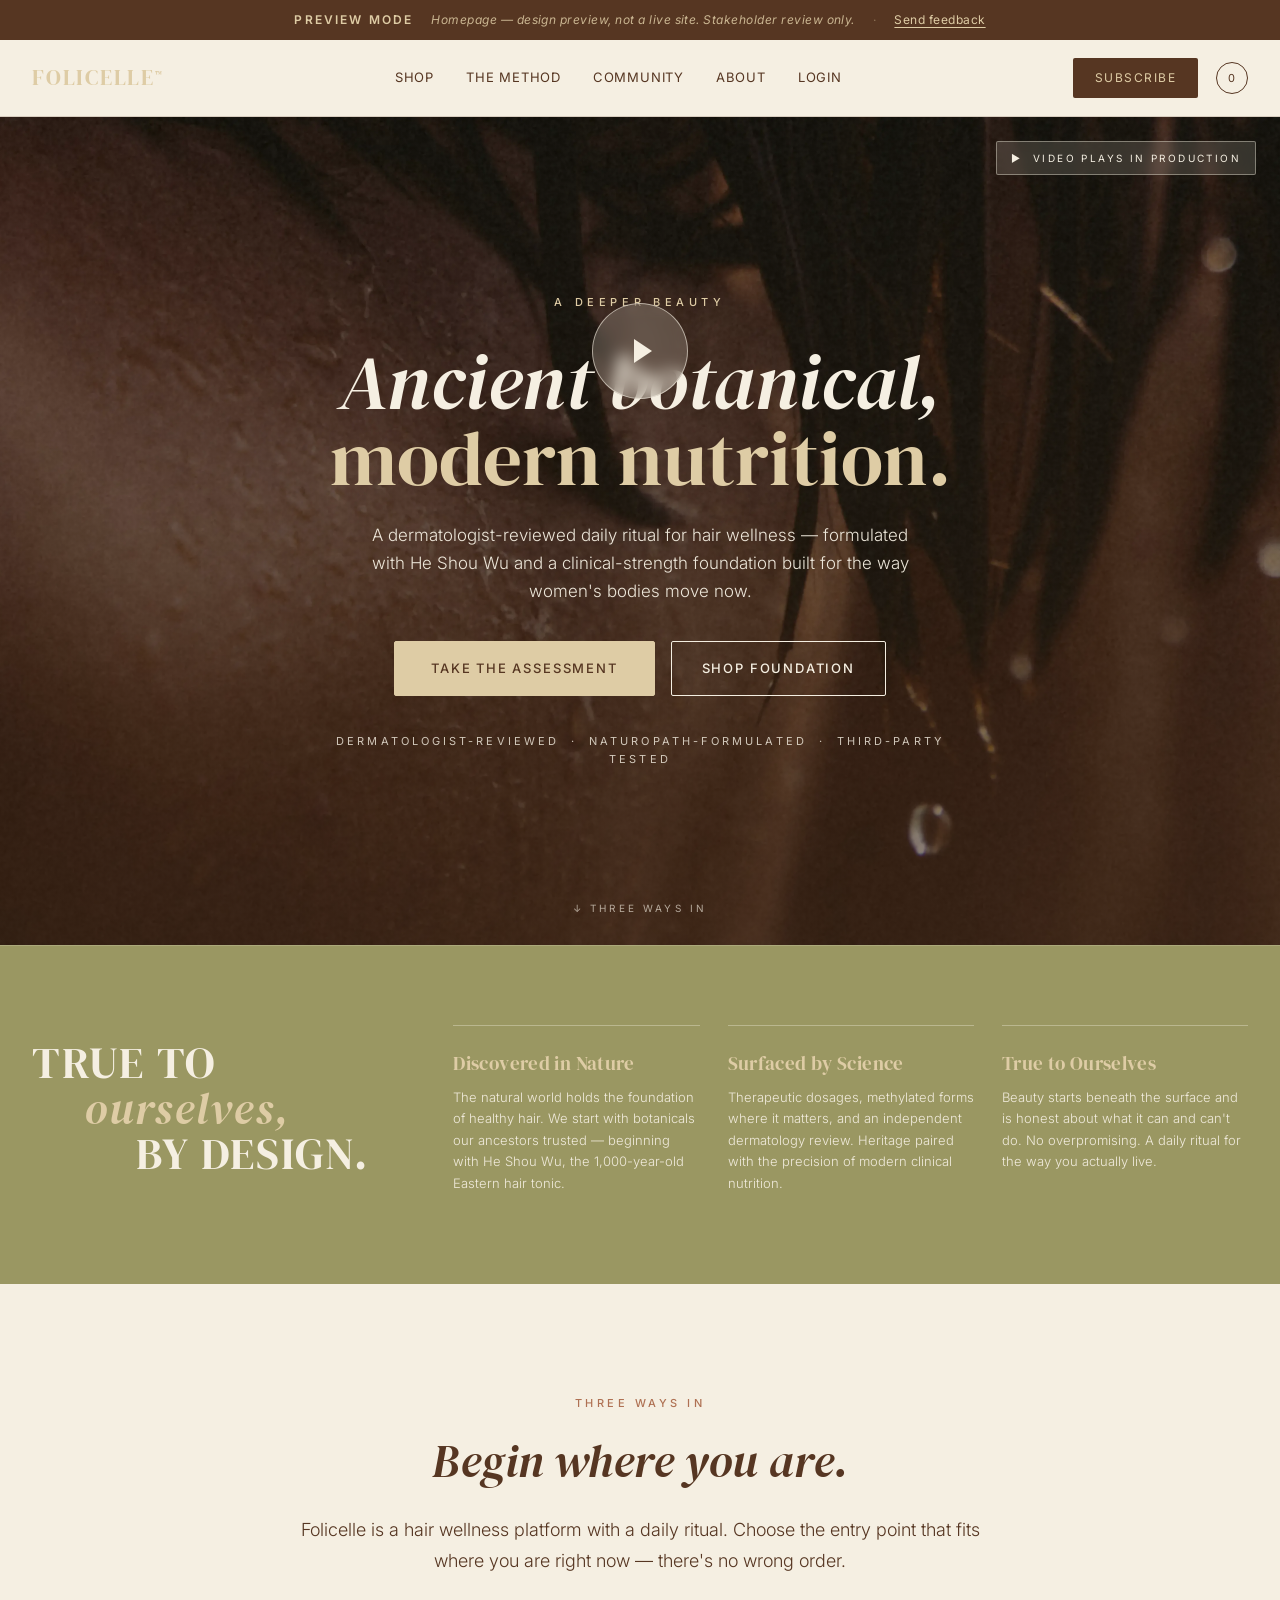
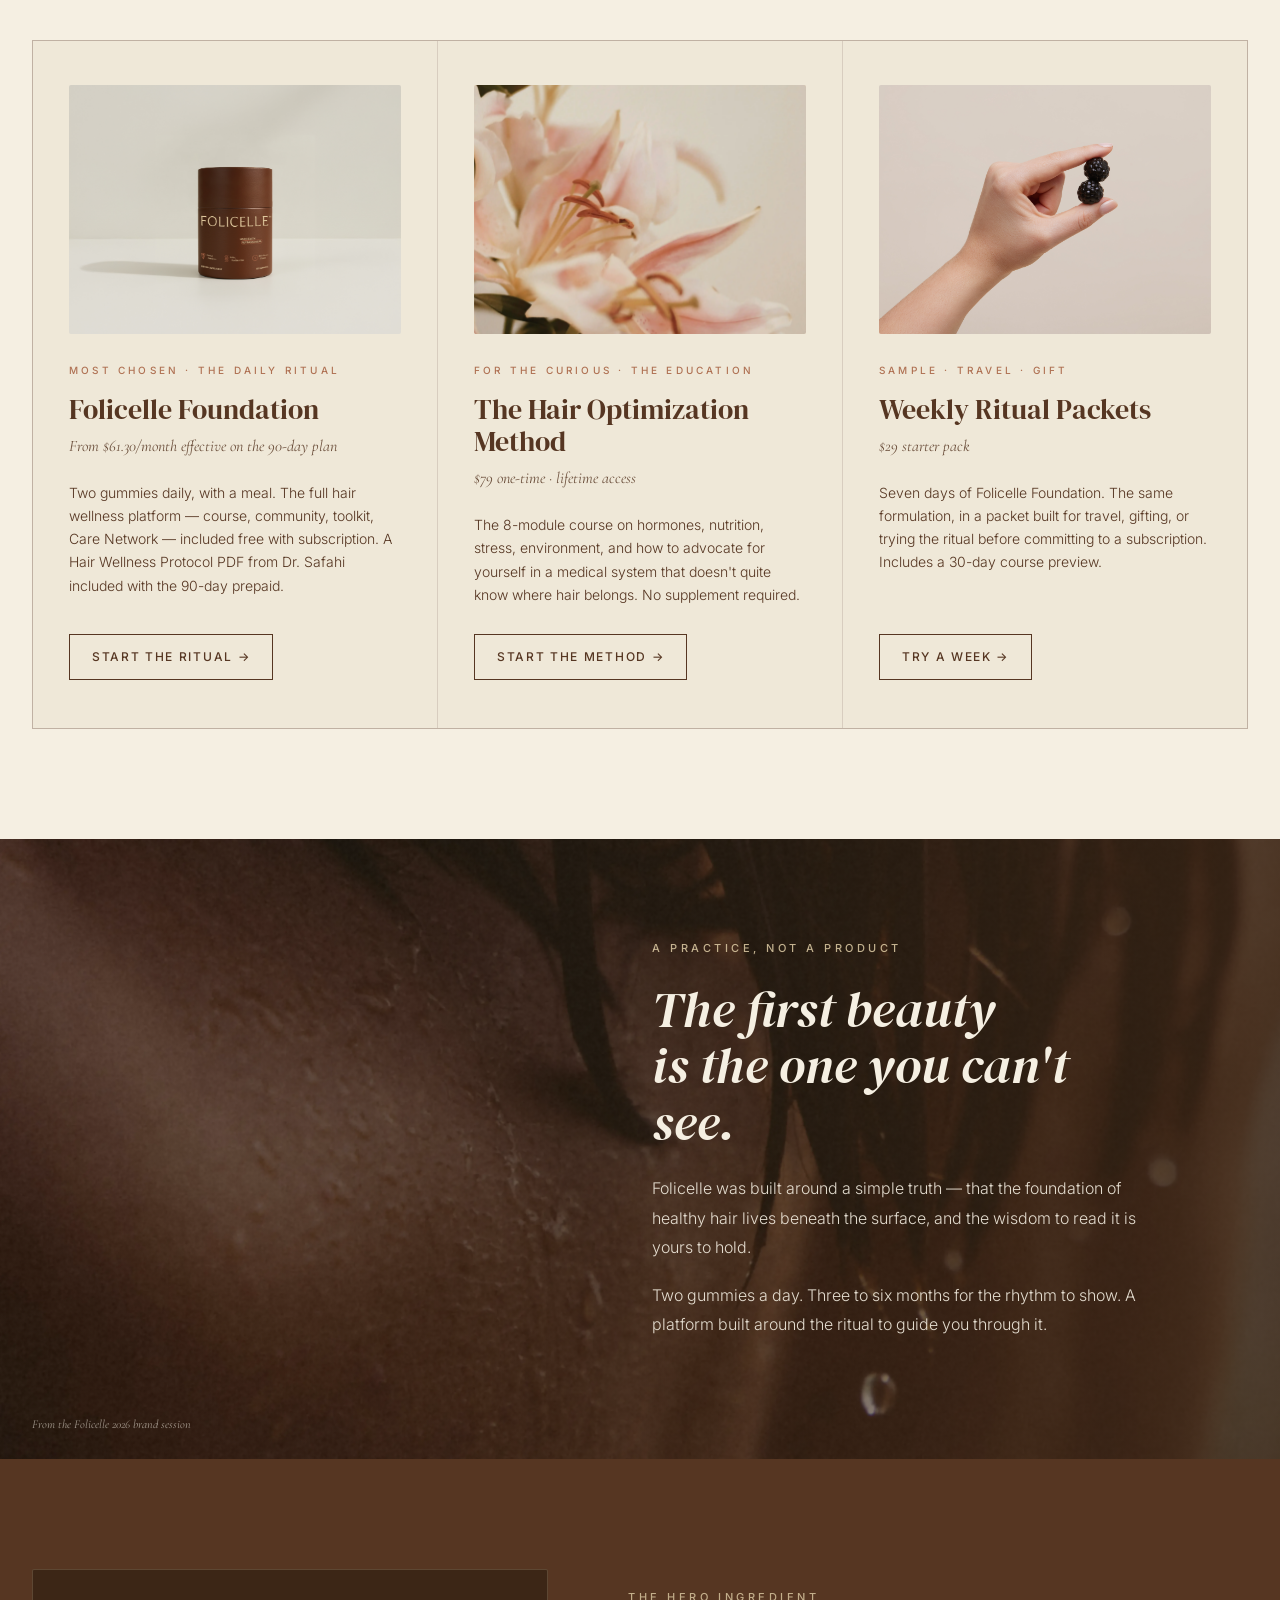
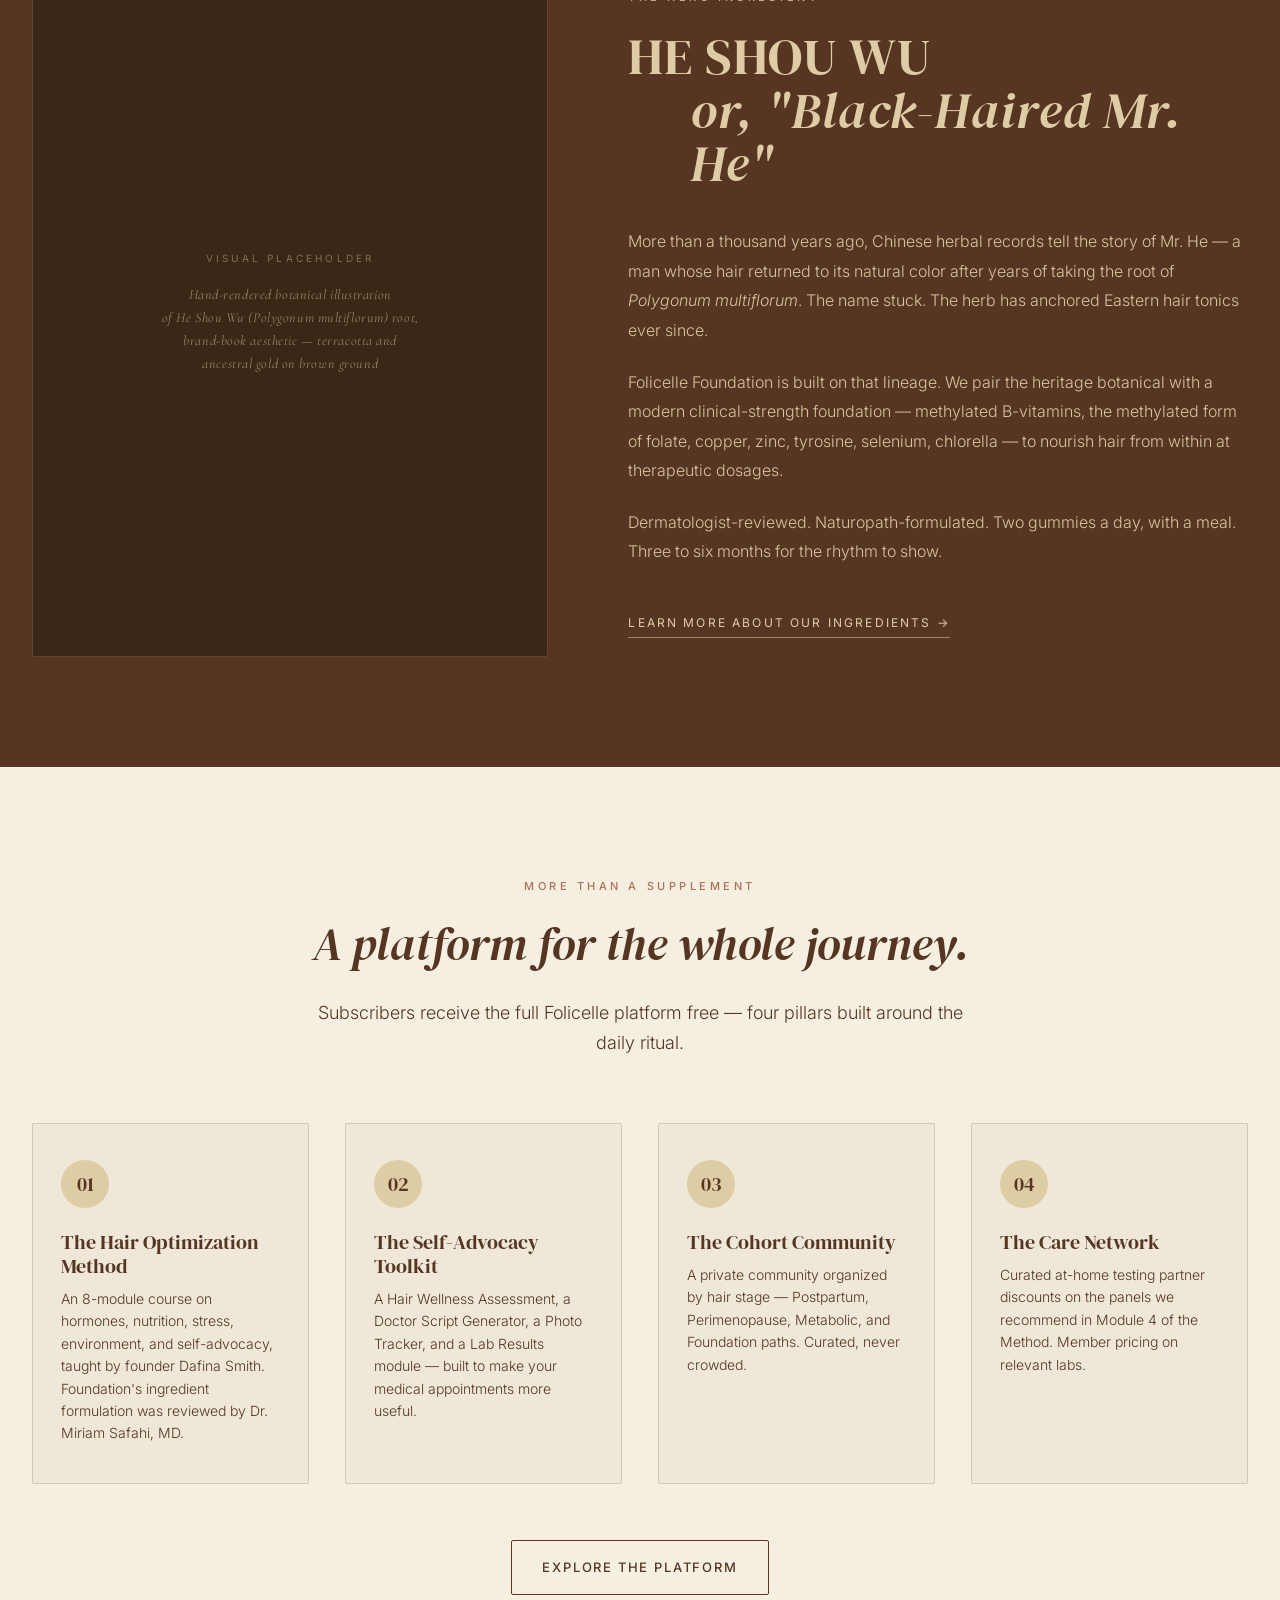
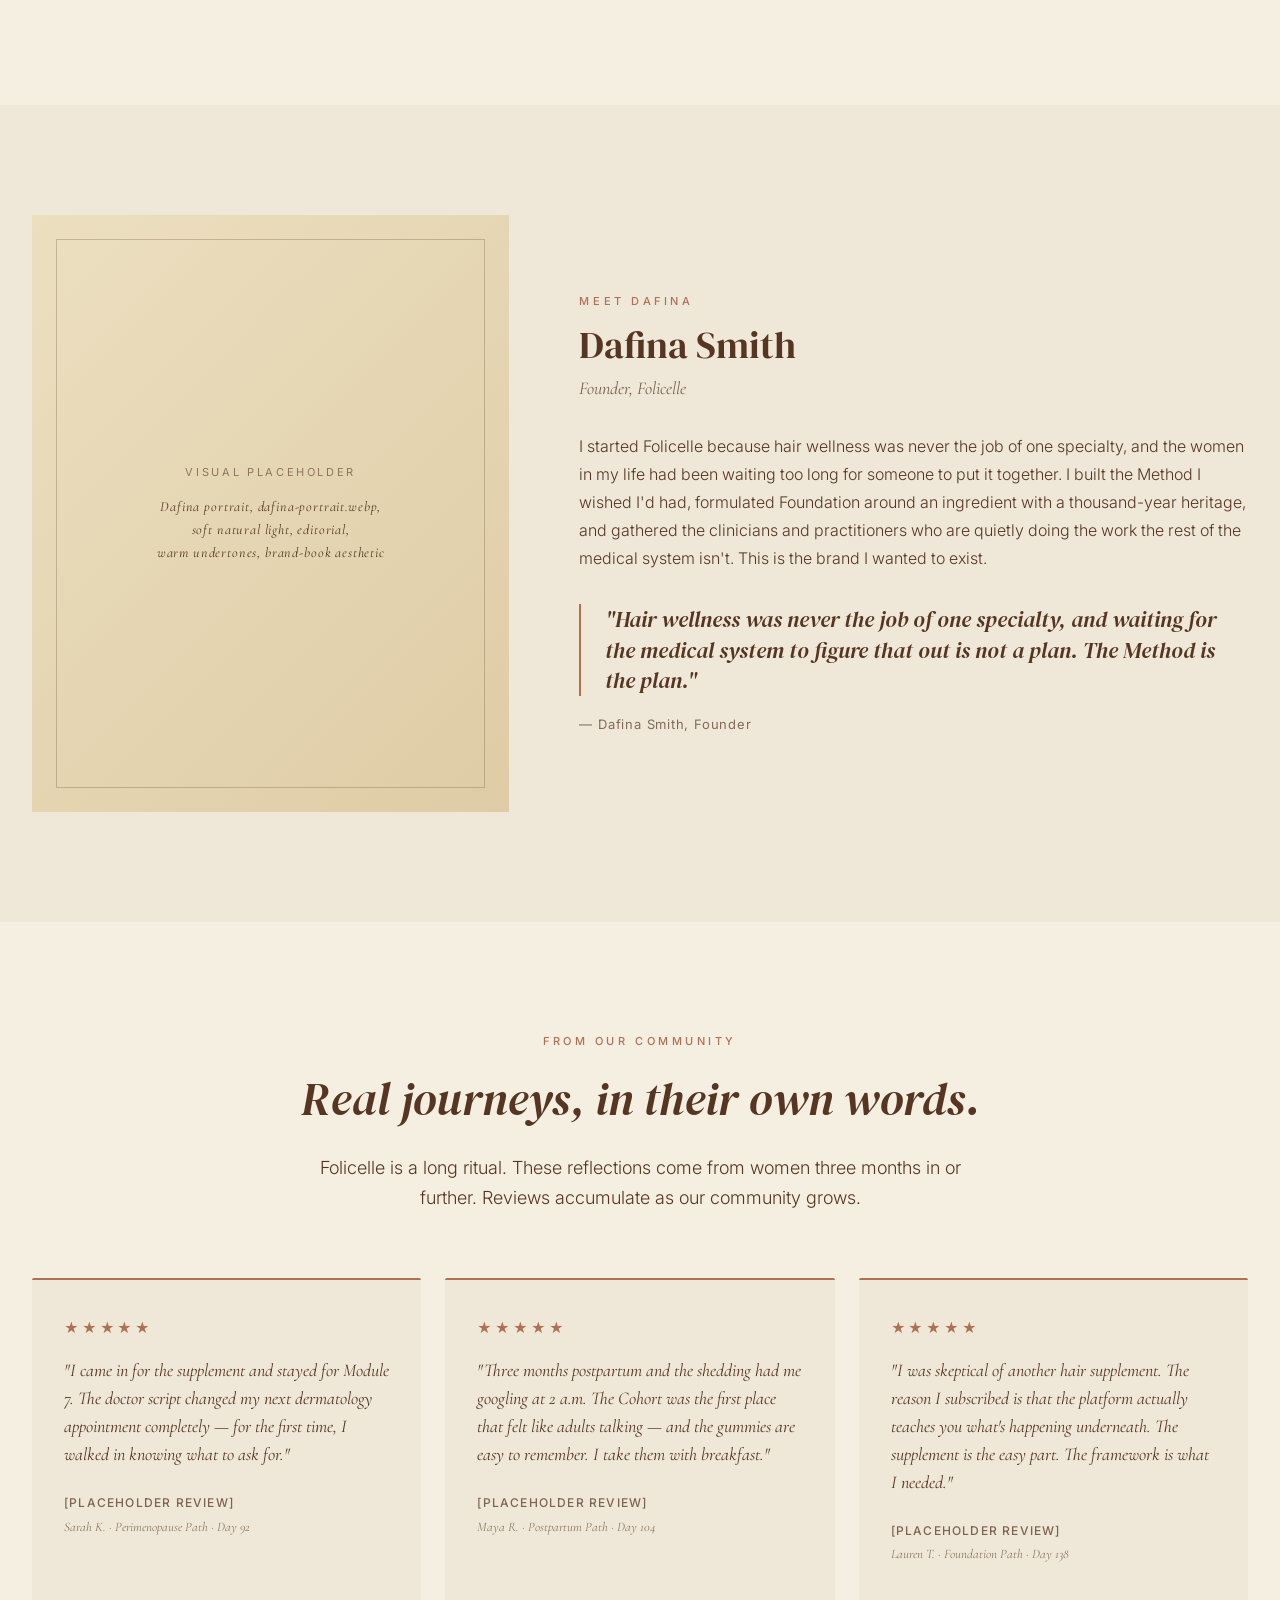
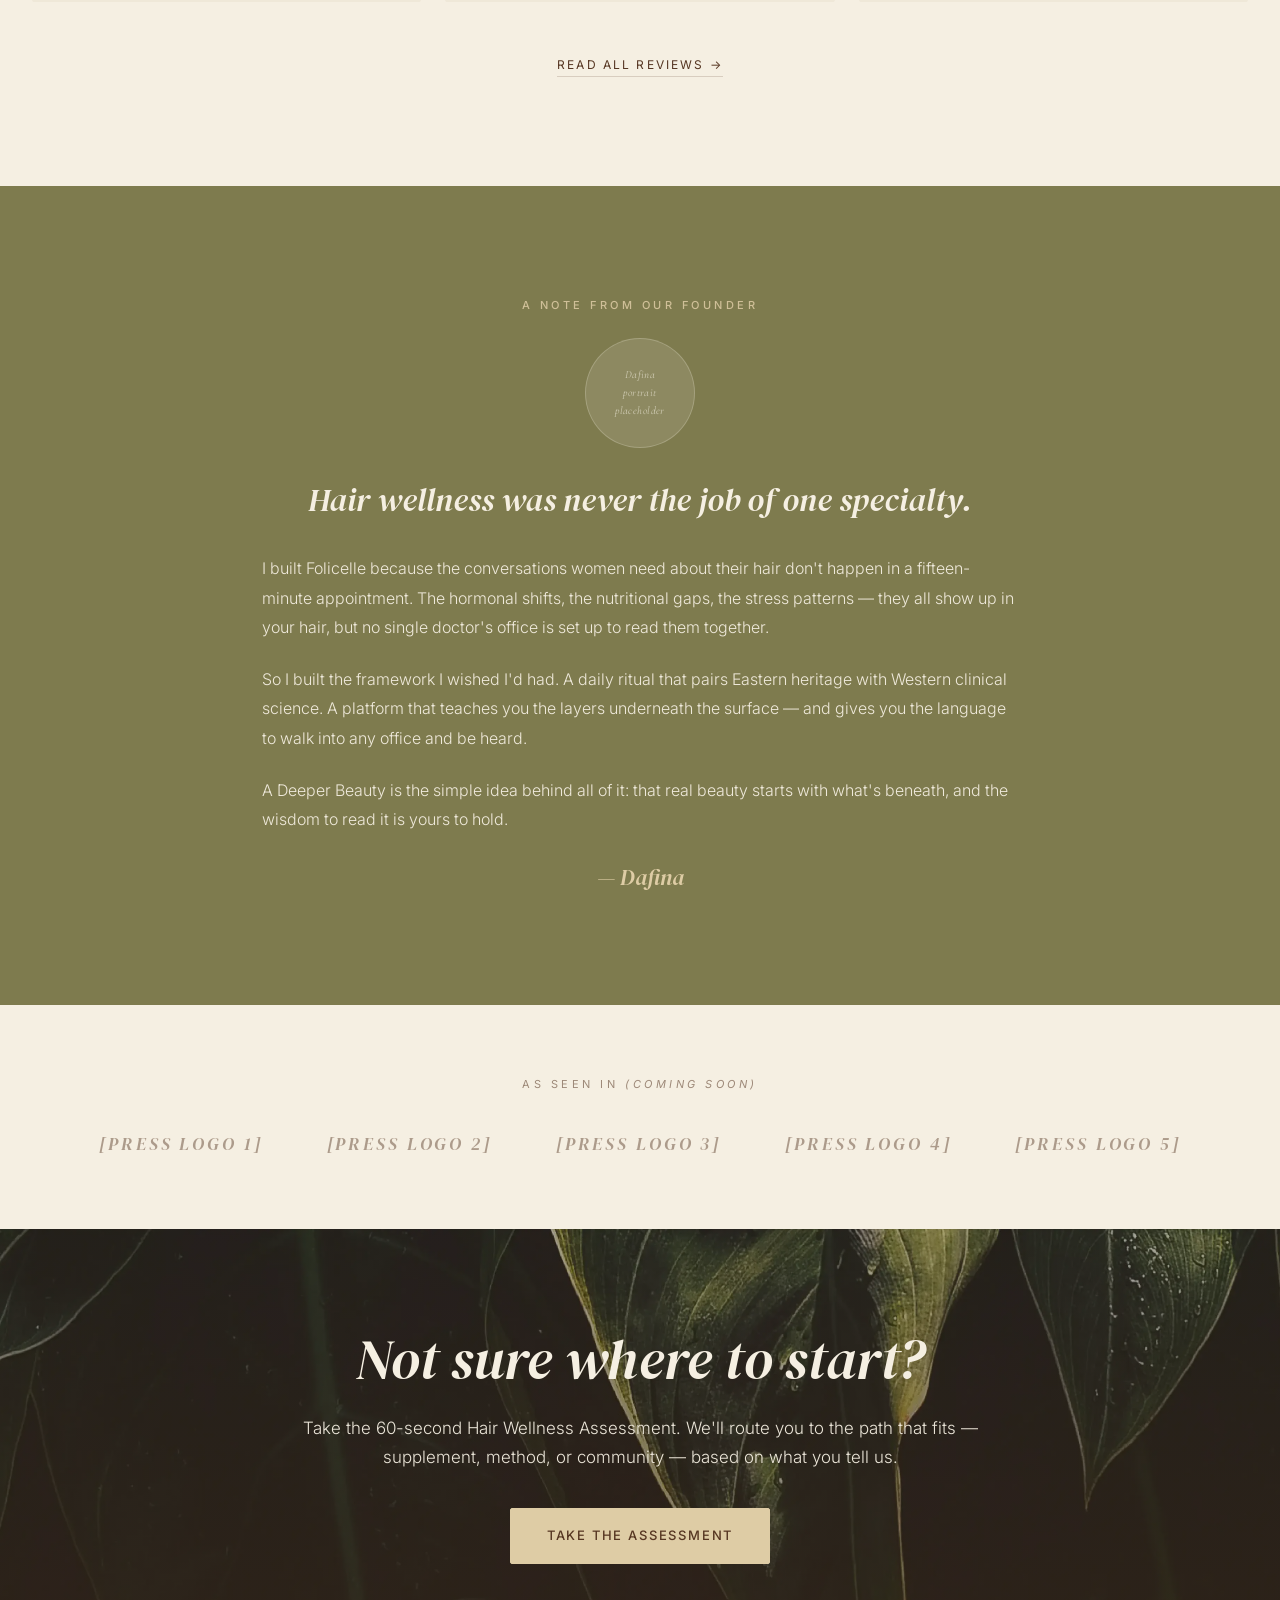
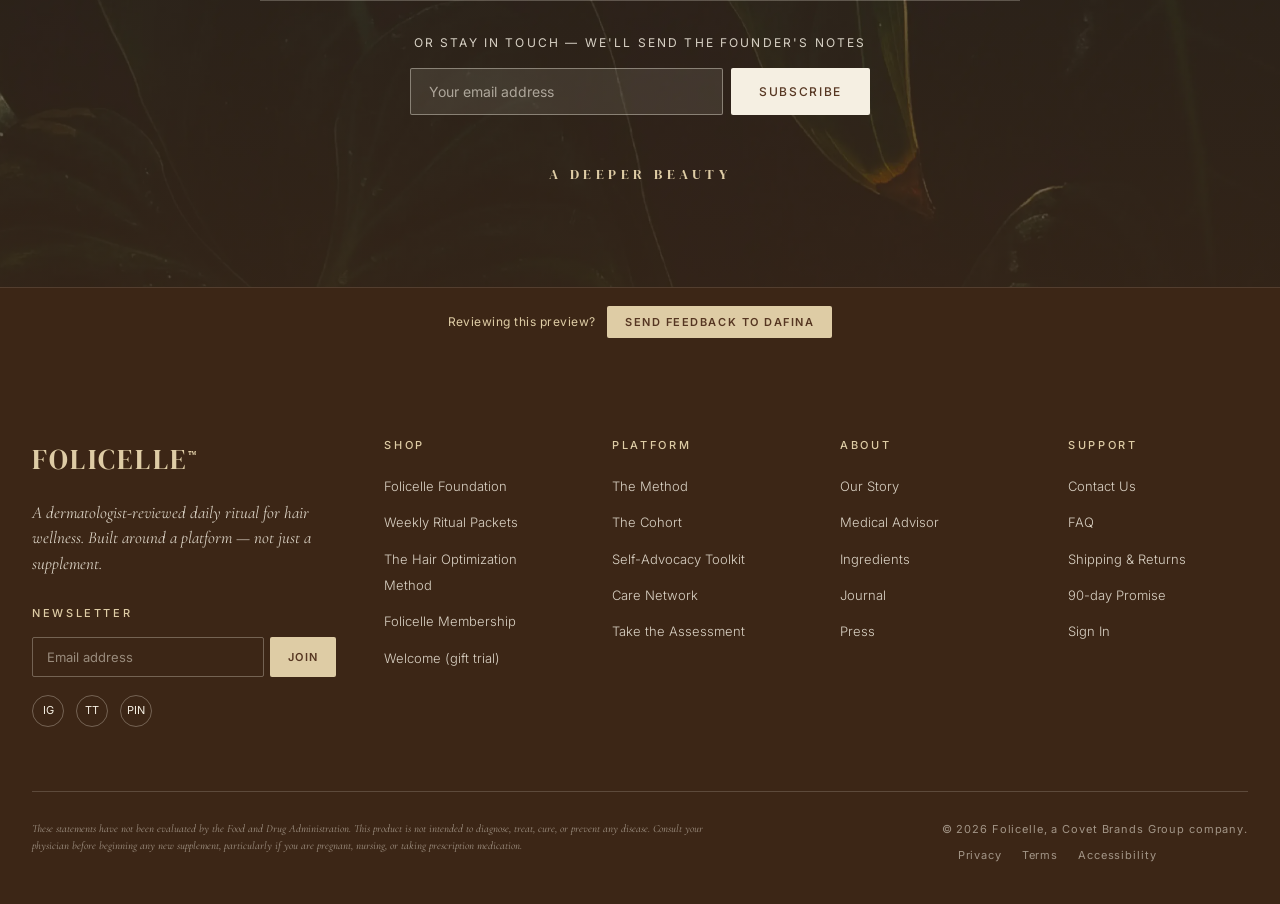
==== commit 770a4d3e: "Founder-fronted positioning update: Method, index, Foundation" ====
--- a/index.html
+++ b/index.html
@@ -568,6 +568,7 @@
 @media (max-width: 600px) { .footer-grid { grid-template-columns: 1fr; } .footer-bottom { flex-direction: column; } }
 </style>
 <link rel="stylesheet" href="css/prototype.css">
+<meta name="robots" content="noindex, nofollow, noarchive, nosnippet">
 </head>
 <body>
 
@@ -585,8 +586,8 @@
     <div class="nav-links">
       <a href="product/foundation.html">Shop</a>
       <a href="method.html">The Method</a>
-      <a href="/community">Community</a>
-      <a href="/about">About</a>
+      <a href="community/">Community</a>
+      <a href="coming-soon.html">About</a>
       <a href="coming-soon.html">Login</a>
     </div>
     <button class="nav-hamburger" aria-label="Open menu"><span></span><span></span><span></span></button>
@@ -602,7 +603,9 @@
   <button class="mobile-menu-close" aria-label="Close menu">×</button>
   <a href="product/foundation.html">Shop</a>
   <a href="method.html">The Method</a>
-  <a href="coming-soon.html">Community</a>
+  <a href="community/">Community</a>
+  <a href="toolkit/">Toolkit</a>
+  <a href="care-network/">Care Network</a>
   <a href="coming-soon.html">About</a>
   <a href="coming-soon.html">Login</a>
   <a href="product/foundation.html" class="mobile-menu-cta">Subscribe</a>
@@ -628,7 +631,7 @@
       A dermatologist-reviewed daily ritual for hair wellness — formulated with He Shou Wu and a clinical-strength foundation built for the way women's bodies move now.
     </p>
     <div class="hero-ctas">
-      <a href="assessment.html" class="btn-primary">Take the Assessment</a>
+      <a href="assessment/" class="btn-primary">Take the Assessment</a>
       <a href="product/foundation.html" class="btn-secondary">Shop Foundation</a>
     </div>
     <div class="hero-microline">
@@ -784,7 +787,7 @@
       <div class="pillar">
         <div class="pillar-icon">01</div>
         <h3 class="pillar-name">The Hair Optimization Method</h3>
-        <p class="pillar-body">An 8-module course on hormones, nutrition, stress, environment, and self-advocacy — taught by our Medical Advisor, Dr. Miriam Safahi.</p>
+        <p class="pillar-body">An 8-module course on hormones, nutrition, stress, environment, and self-advocacy, taught by founder Dafina Smith. Foundation's ingredient formulation was reviewed by Dr. Miriam Safahi, MD.</p>
       </div>
       <div class="pillar">
         <div class="pillar-icon">02</div>
@@ -808,28 +811,27 @@
   </div>
 </section>
 
-<!-- SAFAHI -->
+<!-- MEET DAFINA -->
 <section class="standard safahi">
   <div class="container">
     <div class="safahi-grid">
       <div class="safahi-portrait">
         <div>
           <span class="ph-tag">Visual Placeholder</span>
-          <em>Dr. Miriam Safahi headshot —<br>soft natural light, editorial,<br>clinical setting or natural ground</em>
+          <em>Dafina portrait, dafina-portrait.webp,<br>soft natural light, editorial,<br>warm undertones, brand-book aesthetic</em>
         </div>
       </div>
       <div>
-        <div class="safahi-credential">Reviewed by a board-certified dermatologist</div>
-        <h2 class="safahi-name">Dr. Miriam Safahi, MD</h2>
-        <div class="safahi-title">Medical Advisor, Folicelle</div>
+        <div class="safahi-credential">Meet Dafina</div>
+        <h2 class="safahi-name">Dafina Smith</h2>
+        <div class="safahi-title">Founder, Folicelle</div>
         <p class="safahi-body">
-          Dr. Safahi is a board-certified dermatologist whose work focuses on the gap between dermatology and the rest of women's health. She independently reviewed every ingredient in Folicelle Foundation and teaches Modules 1 through 6 and Module 8 of The Hair Optimization Method.
+          I started Folicelle because hair wellness was never the job of one specialty, and the women in my life had been waiting too long for someone to put it together. I built the Method I wished I'd had, formulated Foundation around an ingredient with a thousand-year heritage, and gathered the clinicians and practitioners who are quietly doing the work the rest of the medical system isn't. This is the brand I wanted to exist.
         </p>
-        <div class="placeholder-flag">Placeholder — Awaiting Verbatim Approval</div>
         <p class="safahi-quote">
-          "Most of what affects a woman's hair never reaches her dermatologist's office. The Method is the conversation I want every patient to have walked in already understanding."
+          "Hair wellness was never the job of one specialty, and waiting for the medical system to figure that out is not a plan. The Method is the plan."
         </p>
-        <div class="safahi-attribution">— Dr. Miriam Safahi, MD</div>
+        <div class="safahi-attribution">— Dafina Smith, Founder</div>
       </div>
     </div>
   </div>
@@ -908,7 +910,7 @@
     <h2>Not sure where to start?</h2>
     <p>Take the 60-second Hair Wellness Assessment. We'll route you to the path that fits — supplement, method, or community — based on what you tell us.</p>
     <div class="hero-ctas" style="justify-content:center;">
-      <a href="assessment.html" class="btn-primary">Take the Assessment</a>
+      <a href="assessment/" class="btn-primary">Take the Assessment</a>
     </div>
     <div class="final-email-row">
       <div class="final-email-label">Or stay in touch — we'll send the founder's notes</div>
@@ -947,39 +949,39 @@
         <div class="footer-col-title">Shop</div>
         <ul>
           <li><a href="product/foundation.html">Folicelle Foundation</a></li>
-          <li><a href="coming-soon.html">Weekly Ritual Packets</a></li>
+          <li><a href="product/weekly/">Weekly Ritual Packets</a></li>
           <li><a href="method.html">The Hair Optimization Method</a></li>
-          <li><a href="/membership">Folicelle Membership</a></li>
-          <li><a href="/welcome">Welcome (gift trial)</a></li>
+          <li><a href="membership/">Folicelle Membership</a></li>
+          <li><a href="welcome/">Welcome (gift trial)</a></li>
         </ul>
       </div>
       <div class="footer-col">
         <div class="footer-col-title">Platform</div>
         <ul>
           <li><a href="method.html">The Method</a></li>
-          <li><a href="/community">The Cohort</a></li>
-          <li><a href="/toolkit">Self-Advocacy Toolkit</a></li>
-          <li><a href="/care-network">Care Network</a></li>
-          <li><a href="assessment.html">Take the Assessment</a></li>
+          <li><a href="community/">The Cohort</a></li>
+          <li><a href="toolkit/">Self-Advocacy Toolkit</a></li>
+          <li><a href="care-network/">Care Network</a></li>
+          <li><a href="assessment/">Take the Assessment</a></li>
         </ul>
       </div>
       <div class="footer-col">
         <div class="footer-col-title">About</div>
         <ul>
-          <li><a href="/about">Our Story</a></li>
-          <li><a href="/medical-advisor">Medical Advisor</a></li>
+          <li><a href="coming-soon.html">Our Story</a></li>
+          <li><a href="coming-soon.html">Medical Advisor</a></li>
           <li><a href="coming-soon.html">Ingredients</a></li>
           <li><a href="coming-soon.html">Journal</a></li>
-          <li><a href="/press">Press</a></li>
+          <li><a href="coming-soon.html">Press</a></li>
         </ul>
       </div>
       <div class="footer-col">
         <div class="footer-col-title">Support</div>
         <ul>
-          <li><a href="/contact">Contact Us</a></li>
-          <li><a href="/faq">FAQ</a></li>
-          <li><a href="/shipping">Shipping &amp; Returns</a></li>
-          <li><a href="/satisfaction">90-day Promise</a></li>
+          <li><a href="coming-soon.html">Contact Us</a></li>
+          <li><a href="coming-soon.html">FAQ</a></li>
+          <li><a href="coming-soon.html">Shipping &amp; Returns</a></li>
+          <li><a href="coming-soon.html">90-day Promise</a></li>
           <li><a href="coming-soon.html">Sign In</a></li>
         </ul>
       </div>
@@ -991,9 +993,9 @@
       <div>
         <div class="footer-meta">© 2026 Folicelle, a Covet Brands Group company.</div>
         <div class="footer-meta" style="margin-top:8px;">
-          <a href="/privacy">Privacy</a>
-          <a href="/terms">Terms</a>
-          <a href="/accessibility">Accessibility</a>
+          <a href="coming-soon.html">Privacy</a>
+          <a href="coming-soon.html">Terms</a>
+          <a href="coming-soon.html">Accessibility</a>
         </div>
       </div>
     </div>
